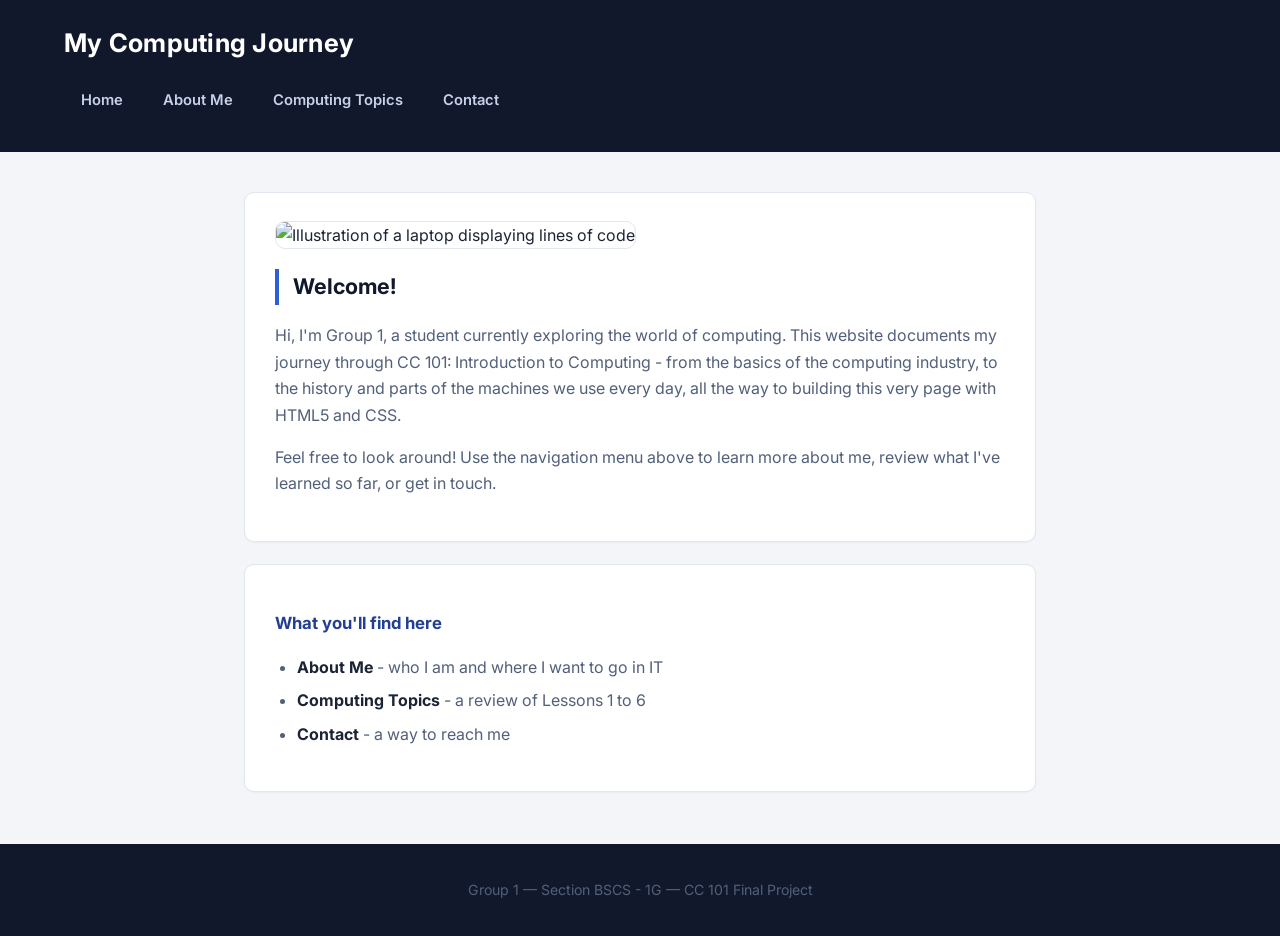
==== index.html @ 45c49fa2 "Add files via upload" ====
<!DOCTYPE html>
<html lang="en">
<head>
  <meta charset="UTF-8">
  <meta name="viewport" content="width=device-width, initial-scale=1.0">
  <title>My Computing Journey - Home</title>
  <link rel="preconnect" href="https://fonts.googleapis.com">
  <link rel="preconnect" href="https://fonts.gstatic.com" crossorigin>
  <link href="https://fonts.googleapis.com/css2?family=Inter:wght@400;600;700&display=swap" rel="stylesheet">
  <link rel="stylesheet" href="style.css">
</head>
<body>

  <!-- Header and navigation are the same on every page -->
  <header>
    <h1>My Computing Journey</h1>
    <nav>
      <ul>
        <li><a href="index.html">Home</a></li>
        <li><a href="about.html">About Me</a></li>
        <li><a href="topics.html">Computing Topics</a></li>
        <li><a href="contact.html">Contact</a></li>
      </ul>
    </nav>
  </header>

  <main>

    <!-- Banner / hero section -->
    <section>
      <img src="images/banner.svg" alt="Illustration of a laptop displaying lines of code" class="banner">
      <h2>Welcome!</h2>
      <p>
        Hi, I'm Group 1, a student currently exploring the world of computing.
        This website documents my journey through CC 101: Introduction to Computing -
        from the basics of the computing industry, to the history and parts of the
        machines we use every day, all the way to building this very page with
        HTML5 and CSS.
      </p>
      <p>
        Feel free to look around! Use the navigation menu above to learn more about
        me, review what I've learned so far, or get in touch.
      </p>
    </section>

    <section>
      <h3>What you'll find here</h3>
      <ul>
        <li><strong>About Me</strong> - who I am and where I want to go in IT</li>
        <li><strong>Computing Topics</strong> - a review of Lessons 1 to 6</li>
        <li><strong>Contact</strong> - a way to reach me</li>
      </ul>
    </section>

  </main>

  <!-- Footer with student info, required on every page -->
  <footer>
    <p>Group 1 &mdash; Section BSCS - 1G &mdash; CC 101 Final Project</p>
  </footer>

</body>
</html>
---- style.css ----
/* =========================================================
   style.css
   My Computing Journey Website - CC 101 Final Project
   One external stylesheet shared by every page.
   ========================================================= */

:root {
  --bg: #f3f5f9;
  --surface: #ffffff;
  --surface-border: #e2e6ee;
  --ink: #1b2435;
  --ink-soft: #52607a;
  --navy: #11182b;
  --accent: #2f5fd6;
  --accent-dark: #233f93;
  --accent-tint: #e8edfb;
  --radius: 10px;
}

* { box-sizing: border-box; }

body {
  margin: 0;
  font-family: 'Inter', 'Segoe UI', Arial, Helvetica, sans-serif;
  background-color: var(--bg);
  color: var(--ink);
  line-height: 1.65;
}

a { color: var(--accent-dark); text-decoration: none; }
a:hover { text-decoration: underline; }
img { max-width: 100%; height: auto; }

/* ---- Header & Navigation ---- */
header {
  background-color: var(--navy);
  padding: 22px 5%;
}

header h1 {
  margin: 0 0 14px 0;
  color: #ffffff;
  font-size: 1.6rem;
  font-weight: 700;
  letter-spacing: 0.01em;
}

nav ul {
  list-style: none;
  margin: 0;
  padding: 0;
  display: flex;
  flex-wrap: wrap;
  gap: 6px;
}

nav a {
  display: inline-block;
  padding: 9px 16px;
  border-radius: 999px;
  color: #c7d1ea;
  font-weight: 600;
  font-size: 0.92rem;
  border: 1px solid transparent;
}

nav a:hover {
  background-color: rgba(255, 255, 255, 0.08);
  color: #ffffff;
  text-decoration: none;
}

/* ---- Main content ---- */
main {
  padding: 40px 5% 10px;
  max-width: 920px;
  margin: 0 auto;
}

section {
  background-color: var(--surface);
  border: 1px solid var(--surface-border);
  border-radius: var(--radius);
  padding: 28px 30px;
  margin-bottom: 22px;
  box-shadow: 0 1px 2px rgba(17, 24, 43, 0.04);
}

h1, h2, h3 { color: var(--navy); }

h2 {
  border-left: 4px solid var(--accent);
  padding-left: 14px;
  font-size: 1.35rem;
  margin-top: 0;
}

h3 { color: var(--accent-dark); font-size: 1.05rem; }
p { color: var(--ink-soft); }
strong { color: var(--ink); }

.banner {
  width: 100%;
  border-radius: var(--radius);
  margin-bottom: 20px;
  border: 1px solid var(--surface-border);
}

ul, ol { padding-left: 22px; color: var(--ink-soft); }
li { margin-bottom: 7px; }

table {
  width: 100%;
  border-collapse: collapse;
  margin-top: 12px;
}

th, td {
  border: 1px solid var(--surface-border);
  padding: 12px 14px;
  text-align: left;
  vertical-align: top;
}

th { background-color: var(--accent-tint); color: var(--navy); }
tr:nth-child(even) { background-color: #f8f9fc; }

form {
  display: flex;
  flex-direction: column;
  gap: 16px;
  max-width: 500px;
}

label {
  font-weight: 600;
  margin-bottom: 4px;
  display: block;
  color: var(--navy);
}

input[type="text"],
input[type="email"],
textarea {
  width: 100%;
  padding: 11px 12px;
  border-radius: 8px;
  border: 1px solid var(--surface-border);
  background-color: var(--bg);
  color: var(--ink);
  font-family: inherit;
}

input[type="text"]:focus,
input[type="email"]:focus,
textarea:focus {
  outline: 2px solid var(--accent);
  outline-offset: 1px;
}

textarea { resize: vertical; min-height: 120px; }

button[type="submit"] {
  align-self: flex-start;
  padding: 11px 26px;
  background-color: var(--accent);
  color: #ffffff;
  border: none;
  border-radius: 8px;
  font-weight: 600;
  cursor: pointer;
}

button[type="submit"]:hover { background-color: var(--accent-dark); }

footer {
  text-align: center;
  padding: 20px;
  background-color: var(--navy);
  color: #9fabc9;
  font-size: 0.88rem;
  margin-top: 20px;
}

.goal-list li::marker { color: var(--accent); font-weight: bold; }

@media (max-width: 600px) {
  header h1 { font-size: 1.3rem; }
  nav ul { flex-direction: column; }
  nav a { text-align: center; }
  main { padding: 24px 4% 10px; }
  section { padding: 22px; }

  table, thead, tbody, th, td, tr { display: block; }
  th { display: none; }

  td {
    border: none;
    border-bottom: 1px solid var(--surface-border);
    position: relative;
    padding-left: 45%;
  }

  td::before {
    content: attr(data-label);
    position: absolute;
    left: 10px;
    font-weight: 600;
    color: var(--accent-dark);
  }
}
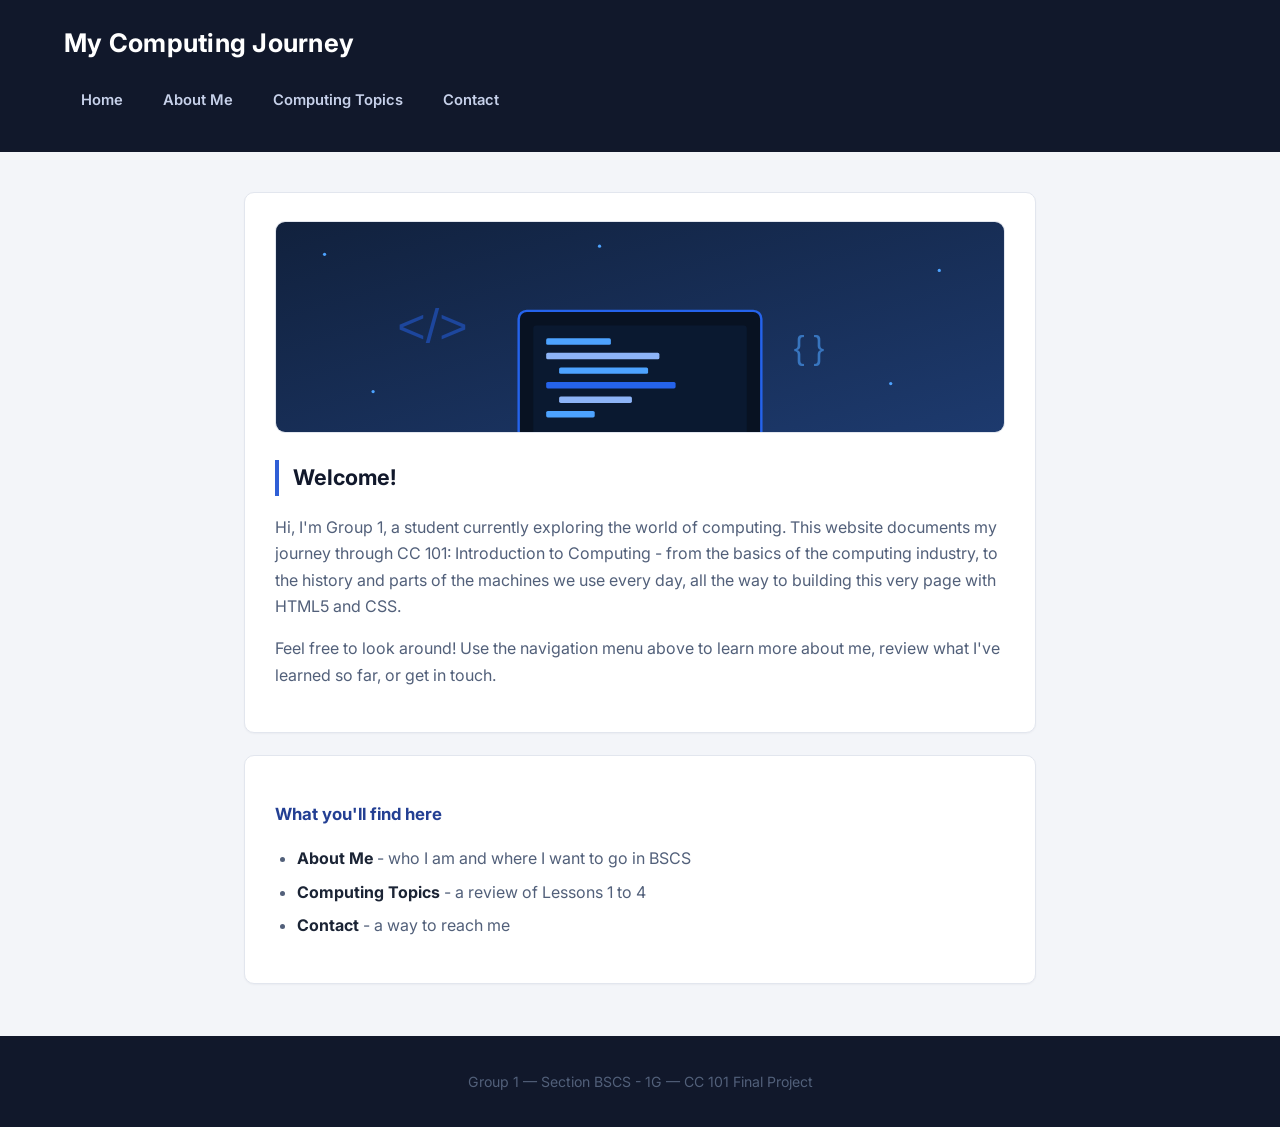
==== commit 8ce3db03: "Update index.html" ====
--- a/index.html
+++ b/index.html
@@ -46,8 +46,8 @@
     <section>
       <h3>What you'll find here</h3>
       <ul>
-        <li><strong>About Me</strong> - who I am and where I want to go in IT</li>
-        <li><strong>Computing Topics</strong> - a review of Lessons 1 to 6</li>
+        <li><strong>About Me</strong> - who I am and where I want to go in BSCS</li>
+        <li><strong>Computing Topics</strong> - a review of Lessons 1 to 4</li>
         <li><strong>Contact</strong> - a way to reach me</li>
       </ul>
     </section>
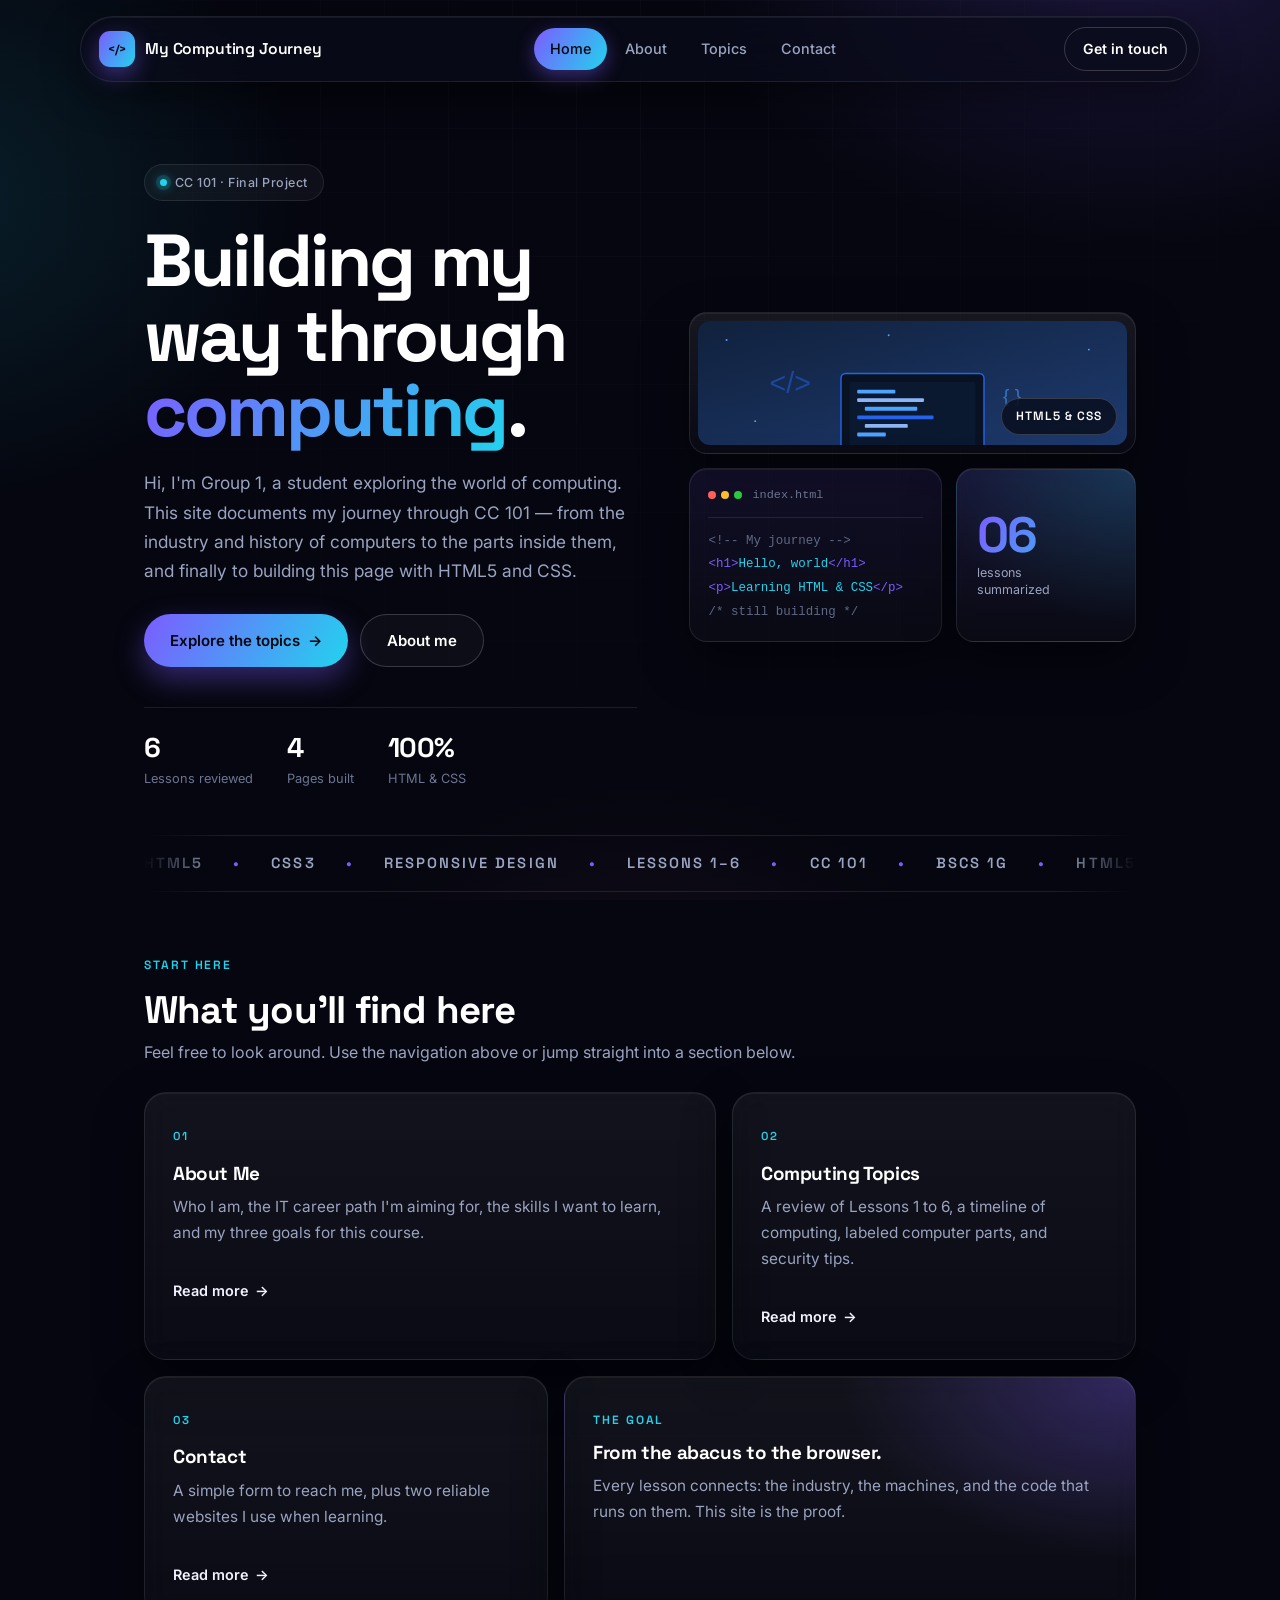
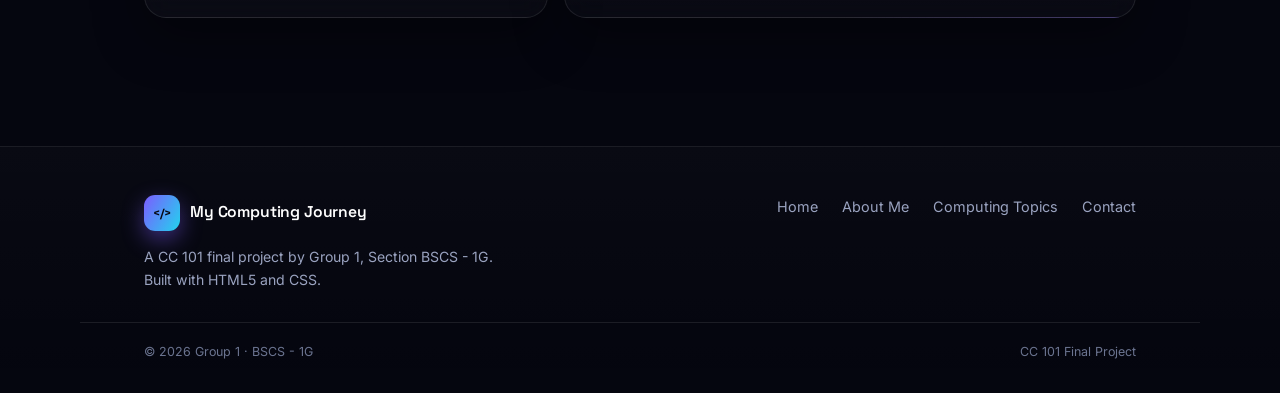
==== commit eabd7b81: "Add files via upload" ====
--- a/index.html
+++ b/index.html
@@ -3,60 +3,165 @@
 <head>
   <meta charset="UTF-8">
   <meta name="viewport" content="width=device-width, initial-scale=1.0">
+  <meta name="description" content="My Computing Journey - a CC 101 final project website by Group 1, Section BSCS - 1G.">
   <title>My Computing Journey - Home</title>
   <link rel="preconnect" href="https://fonts.googleapis.com">
   <link rel="preconnect" href="https://fonts.gstatic.com" crossorigin>
-  <link href="https://fonts.googleapis.com/css2?family=Inter:wght@400;600;700&display=swap" rel="stylesheet">
+  <link href="https://fonts.googleapis.com/css2?family=Inter:wght@400;500;600&family=Space+Grotesk:wght@500;600;700&display=swap" rel="stylesheet">
   <link rel="stylesheet" href="style.css">
 </head>
 <body>
 
   <!-- Header and navigation are the same on every page -->
-  <header>
-    <h1>My Computing Journey</h1>
-    <nav>
-      <ul>
-        <li><a href="index.html">Home</a></li>
-        <li><a href="about.html">About Me</a></li>
-        <li><a href="topics.html">Computing Topics</a></li>
-        <li><a href="contact.html">Contact</a></li>
-      </ul>
-    </nav>
+  <header class="site-header">
+    <div class="nav-shell">
+      <a class="brand" href="index.html">
+        <span class="brand-mark">&lt;/&gt;</span>
+        <span class="brand-name">My Computing Journey</span>
+      </a>
+      <nav class="site-nav" aria-label="Main navigation">
+        <ul>
+          <li><a href="index.html" class="active">Home</a></li>
+          <li><a href="about.html">About</a></li>
+          <li><a href="topics.html">Topics</a></li>
+          <li><a href="contact.html">Contact</a></li>
+        </ul>
+      </nav>
+      <a class="nav-cta" href="contact.html">Get in touch</a>
+    </div>
   </header>
 
   <main>
 
-    <!-- Banner / hero section -->
-    <section>
-      <img src="images/banner.svg" alt="Illustration of a laptop displaying lines of code" class="banner">
-      <h2>Welcome!</h2>
-      <p>
-        Hi, I'm Group 1, a student currently exploring the world of computing.
-        This website documents my journey through CC 101: Introduction to Computing -
-        from the basics of the computing industry, to the history and parts of the
-        machines we use every day, all the way to building this very page with
-        HTML5 and CSS.
-      </p>
-      <p>
-        Feel free to look around! Use the navigation menu above to learn more about
-        me, review what I've learned so far, or get in touch.
-      </p>
+    <!-- Hero: short welcome message + banner picture -->
+    <section class="hero">
+      <div class="hero-inner">
+        <div class="hero-copy">
+          <span class="pill"><span class="dot"></span> CC 101 &middot; Final Project</span>
+          <h1>Building my way through <span class="grad">computing</span>.</h1>
+          <p class="lead">
+            Hi, I'm Group 1, a student exploring the world of computing. This site
+            documents my journey through CC 101 &mdash; from the industry and history
+            of computers to the parts inside them, and finally to building this page
+            with HTML5 and CSS.
+          </p>
+          <div class="hero-actions">
+            <a class="btn btn-primary" href="topics.html">Explore the topics <span aria-hidden="true">&rarr;</span></a>
+            <a class="btn btn-ghost" href="about.html">About me</a>
+          </div>
+          <div class="hero-meta">
+            <div><strong>6</strong><span>Lessons reviewed</span></div>
+            <div><strong>4</strong><span>Pages built</span></div>
+            <div><strong>100%</strong><span>HTML &amp; CSS</span></div>
+          </div>
+        </div>
+
+        <!-- Bento grid visual -->
+        <div class="hero-bento">
+          <div class="bento-cell cell-image">
+            <img src="images/banner.svg" alt="Illustration of a laptop displaying lines of code" class="banner">
+            <span class="floating-badge">HTML5 &amp; CSS</span>
+          </div>
+
+          <div class="bento-cell cell-code">
+            <div class="code-head">
+              <span class="code-dots"><i></i><i></i><i></i></span>
+              <span>index.html</span>
+            </div>
+            <div class="code-lines">
+              <p><span class="c-muted">&lt;!-- My journey --&gt;</span></p>
+              <p><span class="c-tag">&lt;h1&gt;</span><span class="c-text">Hello, world</span><span class="c-tag">&lt;/h1&gt;</span></p>
+              <p><span class="c-tag">&lt;p&gt;</span><span class="c-text">Learning HTML &amp; CSS</span><span class="c-tag">&lt;/p&gt;</span></p>
+              <p><span class="c-muted">/* still building */</span></p>
+            </div>
+          </div>
+
+          <div class="bento-cell cell-stat">
+            <span class="cell-stat-num grad">06</span>
+            <span class="cell-stat-label">lessons<br>summarized</span>
+          </div>
+        </div>
+      </div>
     </section>
 
-    <section>
-      <h3>What you'll find here</h3>
-      <ul>
-        <li><strong>About Me</strong> - who I am and where I want to go in BSCS</li>
-        <li><strong>Computing Topics</strong> - a review of Lessons 1 to 4</li>
-        <li><strong>Contact</strong> - a way to reach me</li>
-      </ul>
+    <!-- Marquee strip -->
+    <div class="marquee" aria-hidden="true">
+      <div class="marquee-track">
+        <span>HTML5</span><span class="sep">&bull;</span>
+        <span>CSS3</span><span class="sep">&bull;</span>
+        <span>Responsive Design</span><span class="sep">&bull;</span>
+        <span>Lessons 1&ndash;6</span><span class="sep">&bull;</span>
+        <span>CC 101</span><span class="sep">&bull;</span>
+        <span>BSCS 1G</span><span class="sep">&bull;</span>
+        <span>HTML5</span><span class="sep">&bull;</span>
+        <span>CSS3</span><span class="sep">&bull;</span>
+        <span>Responsive Design</span><span class="sep">&bull;</span>
+        <span>Lessons 1&ndash;6</span><span class="sep">&bull;</span>
+        <span>CC 101</span><span class="sep">&bull;</span>
+        <span>BSCS 1G</span><span class="sep">&bull;</span>
+      </div>
+    </div>
+
+    <!-- What you'll find here, shown as a bento grid -->
+    <section class="section">
+      <div class="section-head">
+        <span class="kicker">Start here</span>
+        <h2>What you'll find here</h2>
+        <p>Feel free to look around. Use the navigation above or jump straight into a section below.</p>
+      </div>
+
+      <div class="bento-grid">
+        <article class="glass-card span-7">
+          <span class="card-index">01</span>
+          <h3>About Me</h3>
+          <p>Who I am, the IT career path I'm aiming for, the skills I want to learn, and my three goals for this course.</p>
+          <a class="card-link" href="about.html">Read more <span aria-hidden="true">&rarr;</span></a>
+        </article>
+
+        <article class="glass-card span-5">
+          <span class="card-index">02</span>
+          <h3>Computing Topics</h3>
+          <p>A review of Lessons 1 to 6, a timeline of computing, labeled computer parts, and security tips.</p>
+          <a class="card-link" href="topics.html">Read more <span aria-hidden="true">&rarr;</span></a>
+        </article>
+
+        <article class="glass-card span-5">
+          <span class="card-index">03</span>
+          <h3>Contact</h3>
+          <p>A simple form to reach me, plus two reliable websites I use when learning.</p>
+          <a class="card-link" href="contact.html">Read more <span aria-hidden="true">&rarr;</span></a>
+        </article>
+
+        <article class="glass-card span-7 accent-card">
+          <span class="kicker">The goal</span>
+          <h3>From the abacus to the browser.</h3>
+          <p>Every lesson connects: the industry, the machines, and the code that runs on them. This site is the proof.</p>
+        </article>
+      </div>
     </section>
 
   </main>
 
-  <!-- Footer with student info, required on every page -->
-  <footer>
-    <p>Group 1 &mdash; Section BSCS - 1G &mdash; CC 101 Final Project</p>
+  <footer class="site-footer">
+    <div class="footer-inner">
+      <div class="footer-brand-col">
+        <a class="brand" href="index.html">
+          <span class="brand-mark">&lt;/&gt;</span>
+          <span class="brand-name">My Computing Journey</span>
+        </a>
+        <p>A CC 101 final project by Group 1, Section BSCS - 1G. Built with HTML5 and CSS.</p>
+      </div>
+      <nav class="footer-links" aria-label="Footer navigation">
+        <a href="index.html">Home</a>
+        <a href="about.html">About Me</a>
+        <a href="topics.html">Computing Topics</a>
+        <a href="contact.html">Contact</a>
+      </nav>
+    </div>
+    <div class="footer-bottom">
+      <span>&copy; 2026 Group 1 &middot; BSCS - 1G</span>
+      <span>CC 101 Final Project</span>
+    </div>
   </footer>
 
 </body>
--- a/style.css
+++ b/style.css
@@ -1,211 +1,1063 @@
-/* =========================================================
-   style.css
-   My Computing Journey Website - CC 101 Final Project
-   One external stylesheet shared by every page.
-   ========================================================= */
-
+/* ============================================================
+   My Computing Journey - CC 101 Final Project
+   One external stylesheet for all four pages.
+   Design direction: dark "Tech Glass" + bento grid, written
+   from scratch with pure HTML5 and CSS.
+   ============================================================ */
+
+/* ---- Design tokens ---- */
 :root {
-  --bg: #f3f5f9;
-  --surface: #ffffff;
-  --surface-border: #e2e6ee;
-  --ink: #1b2435;
-  --ink-soft: #52607a;
-  --navy: #11182b;
-  --accent: #2f5fd6;
-  --accent-dark: #233f93;
-  --accent-tint: #e8edfb;
-  --radius: 10px;
+  --bg: #05060f;
+  --bg-soft: #0a0c1b;
+  --surface: rgba(255, 255, 255, 0.035);
+  --surface-2: rgba(255, 255, 255, 0.06);
+  --border: rgba(255, 255, 255, 0.09);
+  --border-strong: rgba(255, 255, 255, 0.18);
+  --ink: #f2f3ff;
+  --ink-soft: #9aa3c0;
+  --ink-dim: #6b7490;
+  --violet: #7c5cff;
+  --cyan: #22d3ee;
+  --pink: #f472b6;
+  --gradient: linear-gradient(120deg, #7c5cff 0%, #22d3ee 100%);
+  --radius: 22px;
+  --radius-sm: 14px;
+  --shadow: 0 20px 50px rgba(0, 0, 0, 0.35);
+  --shadow-glow: 0 24px 70px rgba(124, 92, 255, 0.25);
+  --maxw: 1120px;
 }
 
 * { box-sizing: border-box; }
 
+html { scroll-behavior: smooth; }
+
 body {
+  position: relative;
+  z-index: 0;
   margin: 0;
+  min-height: 100vh;
   font-family: 'Inter', 'Segoe UI', Arial, Helvetica, sans-serif;
   background-color: var(--bg);
+  background-image:
+    radial-gradient(720px 520px at 88% -8%, rgba(124, 92, 255, 0.20), transparent 62%),
+    radial-gradient(640px 520px at -6% 22%, rgba(34, 211, 238, 0.12), transparent 60%),
+    radial-gradient(600px 500px at 50% 120%, rgba(244, 114, 182, 0.08), transparent 60%);
+  background-attachment: fixed;
   color: var(--ink);
-  line-height: 1.65;
-}
-
-a { color: var(--accent-dark); text-decoration: none; }
-a:hover { text-decoration: underline; }
-img { max-width: 100%; height: auto; }
-
-/* ---- Header & Navigation ---- */
-header {
-  background-color: var(--navy);
-  padding: 22px 5%;
-}
-
-header h1 {
-  margin: 0 0 14px 0;
-  color: #ffffff;
-  font-size: 1.6rem;
+  line-height: 1.7;
+  -webkit-font-smoothing: antialiased;
+}
+
+/* subtle grid overlay */
+body::before {
+  content: "";
+  position: fixed;
+  inset: 0;
+  z-index: 0;
+  pointer-events: none;
+  background-image:
+    linear-gradient(rgba(255, 255, 255, 0.025) 1px, transparent 1px),
+    linear-gradient(90deg, rgba(255, 255, 255, 0.025) 1px, transparent 1px);
+  background-size: 64px 64px;
+  -webkit-mask-image: radial-gradient(circle at 50% 10%, #000 0%, transparent 78%);
+          mask-image: radial-gradient(circle at 50% 10%, #000 0%, transparent 78%);
+}
+
+h1, h2, h3 {
+  font-family: 'Space Grotesk', 'Inter', sans-serif;
+  color: #fff;
+  line-height: 1.12;
+  letter-spacing: -0.02em;
+  margin: 0 0 0.5em;
+}
+
+h1 { font-size: clamp(2.6rem, 6vw, 4.6rem); letter-spacing: -0.04em; line-height: 1.02; }
+h2 { font-size: clamp(1.7rem, 3vw, 2.4rem); }
+h3 { font-size: 1.18rem; }
+
+p { color: var(--ink-soft); margin: 0 0 1em; }
+p:last-child { margin-bottom: 0; }
+strong { color: var(--ink); font-weight: 600; }
+
+a { color: var(--ink); text-decoration: none; }
+
+img { max-width: 100%; height: auto; display: block; }
+
+::selection { background: rgba(124, 92, 255, 0.45); color: #fff; }
+
+/* ---- Header & floating navigation ---- */
+.site-header {
+  position: sticky;
+  top: 0;
+  z-index: 100;
+  padding: 16px 5% 0;
+}
+
+.nav-shell {
+  max-width: var(--maxw);
+  margin: 0 auto;
+  display: flex;
+  align-items: center;
+  justify-content: space-between;
+  gap: 16px;
+  padding: 10px 12px 10px 18px;
+  border-radius: 999px;
+  border: 1px solid var(--border);
+  background: rgba(10, 12, 27, 0.72);
+  -webkit-backdrop-filter: blur(22px);
+          backdrop-filter: blur(22px);
+  box-shadow: 0 12px 40px rgba(0, 0, 0, 0.45), inset 0 1px 0 rgba(255, 255, 255, 0.06);
+}
+
+.brand {
+  display: inline-flex;
+  align-items: center;
+  gap: 10px;
+  font-family: 'Space Grotesk', sans-serif;
+  font-weight: 600;
+  color: #fff;
+  letter-spacing: -0.01em;
+}
+
+.brand-mark {
+  display: inline-grid;
+  place-items: center;
+  width: 36px;
+  height: 36px;
+  border-radius: 11px;
+  background: var(--gradient);
+  color: #06070f;
+  font-size: 0.74rem;
   font-weight: 700;
-  letter-spacing: 0.01em;
-}
-
-nav ul {
+  box-shadow: 0 8px 22px rgba(124, 92, 255, 0.45);
+}
+
+.brand-name { font-size: 0.98rem; white-space: nowrap; }
+
+.site-nav ul {
   list-style: none;
   margin: 0;
   padding: 0;
   display: flex;
-  flex-wrap: wrap;
-  gap: 6px;
-}
-
-nav a {
+  gap: 2px;
+}
+
+.site-nav a {
   display: inline-block;
   padding: 9px 16px;
   border-radius: 999px;
-  color: #c7d1ea;
-  font-weight: 600;
+  color: var(--ink-soft);
+  font-weight: 500;
+  font-size: 0.9rem;
+  transition: color 0.2s, background-color 0.2s;
+}
+
+.site-nav a:hover {
+  color: #fff;
+  background-color: rgba(255, 255, 255, 0.07);
+}
+
+.site-nav a.active {
+  color: #06070f;
+  background: var(--gradient);
+  box-shadow: 0 6px 18px rgba(124, 92, 255, 0.4);
+}
+
+.nav-cta {
+  display: inline-block;
+  padding: 9px 18px;
+  border-radius: 999px;
+  border: 1px solid var(--border-strong);
+  color: #fff;
+  font-size: 0.88rem;
+  font-weight: 600;
+  white-space: nowrap;
+  transition: background-color 0.2s, border-color 0.2s;
+}
+
+.nav-cta:hover {
+  background-color: rgba(255, 255, 255, 0.08);
+  border-color: rgba(124, 92, 255, 0.6);
+}
+
+/* ---- Layout ---- */
+main {
+  position: relative;
+  z-index: 1;
+  max-width: var(--maxw);
+  margin: 0 auto;
+  padding: 56px 5% 24px;
+}
+
+.section { margin-bottom: 64px; }
+
+.section-head {
+  max-width: 660px;
+  margin-bottom: 26px;
+}
+
+.section-head h2 { margin-bottom: 8px; }
+
+.kicker {
+  display: inline-block;
+  font-family: 'Space Grotesk', sans-serif;
+  font-size: 0.75rem;
+  font-weight: 600;
+  letter-spacing: 0.16em;
+  text-transform: uppercase;
+  color: var(--cyan);
+  margin-bottom: 12px;
+}
+
+.grad {
+  background: var(--gradient);
+  -webkit-background-clip: text;
+  background-clip: text;
+  -webkit-text-fill-color: transparent;
+  color: transparent;
+}
+
+.lead {
+  font-size: 1.08rem;
+  max-width: 62ch;
+  color: var(--ink-soft);
+}
+
+/* ---- Pill label ---- */
+.pill {
+  display: inline-flex;
+  align-items: center;
+  gap: 8px;
+  padding: 7px 15px;
+  margin-bottom: 22px;
+  border-radius: 999px;
+  border: 1px solid var(--border);
+  background: rgba(255, 255, 255, 0.04);
+  font-size: 0.78rem;
+  font-weight: 500;
+  letter-spacing: 0.04em;
+  color: var(--ink-soft);
+}
+
+.pill .dot {
+  width: 7px;
+  height: 7px;
+  border-radius: 50%;
+  background: var(--cyan);
+  box-shadow: 0 0 0 4px rgba(34, 211, 238, 0.15), 0 0 12px var(--cyan);
+  animation: pulse 2.4s ease-in-out infinite;
+}
+
+/* ---- Hero ---- */
+.hero { padding: 26px 0 0; }
+
+.hero-inner {
+  display: grid;
+  grid-template-columns: 1.05fr 0.95fr;
+  align-items: center;
+  gap: 52px;
+}
+
+/* prevent long terminal strings from widening the grid */
+.hero-inner > *,
+.bento-grid > *,
+.hero-bento,
+.bento-cell,
+.glass-card { min-width: 0; }
+
+.hero-copy > * { animation: rise 0.8s cubic-bezier(0.22, 1, 0.36, 1) both; }
+.hero-copy > *:nth-child(1) { animation-delay: 0.05s; }
+.hero-copy > *:nth-child(2) { animation-delay: 0.12s; }
+.hero-copy > *:nth-child(3) { animation-delay: 0.20s; }
+.hero-copy > *:nth-child(4) { animation-delay: 0.28s; }
+.hero-copy > *:nth-child(5) { animation-delay: 0.36s; }
+
+.hero h1 { margin-bottom: 20px; }
+
+.hero-actions {
+  display: flex;
+  flex-wrap: wrap;
+  gap: 12px;
+  margin-top: 28px;
+}
+
+.btn {
+  display: inline-flex;
+  align-items: center;
+  gap: 8px;
+  padding: 13px 26px;
+  border-radius: 999px;
+  font-size: 0.94rem;
+  font-weight: 600;
+  transition: transform 0.22s, box-shadow 0.22s, background-color 0.22s, border-color 0.22s;
+}
+
+.btn:hover { transform: translateY(-2px); }
+
+.btn-primary {
+  color: #06070f;
+  background: var(--gradient);
+  box-shadow: 0 12px 30px rgba(124, 92, 255, 0.4);
+}
+
+.btn-primary:hover { box-shadow: 0 16px 40px rgba(124, 92, 255, 0.55); }
+
+.btn-ghost {
+  color: #fff;
+  border: 1px solid var(--border-strong);
+  background: rgba(255, 255, 255, 0.03);
+}
+
+.btn-ghost:hover {
+  background: rgba(255, 255, 255, 0.08);
+  border-color: rgba(124, 92, 255, 0.6);
+}
+
+.hero-meta {
+  display: flex;
+  flex-wrap: wrap;
+  gap: 34px;
+  margin-top: 40px;
+  padding-top: 26px;
+  border-top: 1px solid var(--border);
+}
+
+.hero-meta strong {
+  display: block;
+  font-family: 'Space Grotesk', sans-serif;
+  font-size: 1.7rem;
+  font-weight: 700;
+  color: #fff;
+  line-height: 1;
+  letter-spacing: -0.02em;
+}
+
+.hero-meta span {
+  display: block;
+  margin-top: 6px;
+  font-size: 0.8rem;
+  color: var(--ink-dim);
+}
+
+/* ---- Hero bento visual ---- */
+.hero-bento {
+  display: grid;
+  grid-template-columns: 1.4fr 1fr;
+  gap: 14px;
+  animation: rise 0.9s 0.18s cubic-bezier(0.22, 1, 0.36, 1) both;
+}
+
+.bento-cell {
+  position: relative;
+  border-radius: 18px;
+  border: 1px solid var(--border);
+  background: var(--surface);
+  box-shadow: var(--shadow), inset 0 1px 0 rgba(255, 255, 255, 0.06);
+  overflow: hidden;
+}
+
+.cell-image {
+  grid-column: 1 / -1;
+  padding: 8px;
+  background: linear-gradient(180deg, rgba(255, 255, 255, 0.07), rgba(255, 255, 255, 0.02));
+}
+
+.cell-image .banner {
+  width: 100%;
+  border-radius: 12px;
+}
+
+.floating-badge {
+  position: absolute;
+  right: 18px;
+  bottom: 18px;
+  padding: 7px 14px;
+  border-radius: 999px;
+  background: rgba(5, 6, 15, 0.7);
+  border: 1px solid var(--border-strong);
+  -webkit-backdrop-filter: blur(10px);
+          backdrop-filter: blur(10px);
+  font-family: 'Space Grotesk', sans-serif;
+  font-size: 0.75rem;
+  font-weight: 600;
+  letter-spacing: 0.08em;
+  text-transform: uppercase;
+  color: #fff;
+}
+
+.cell-code {
+  padding: 16px 18px;
+  background: linear-gradient(180deg, rgba(124, 92, 255, 0.10), rgba(255, 255, 255, 0.02));
+  font-family: 'Consolas', 'SFMono-Regular', ui-monospace, monospace;
+}
+
+.code-head {
+  display: flex;
+  align-items: center;
+  gap: 10px;
+  padding-bottom: 12px;
+  margin-bottom: 12px;
+  border-bottom: 1px solid var(--border);
+  font-size: 0.74rem;
+  color: var(--ink-dim);
+}
+
+.code-dots { display: inline-flex; gap: 5px; }
+.code-dots i {
+  width: 8px;
+  height: 8px;
+  border-radius: 50%;
+  background: rgba(255, 255, 255, 0.18);
+}
+.code-dots i:first-child { background: #ff5f57; }
+.code-dots i:nth-child(2) { background: #febc2e; }
+.code-dots i:last-child { background: #28c840; }
+
+.code-lines { font-size: 0.78rem; line-height: 1.9; color: #cfd6ee; }
+.code-lines p { margin: 0; max-width: 100%; white-space: nowrap; overflow: hidden; text-overflow: ellipsis; }
+.c-muted { color: #5f6885; }
+.c-tag { color: #7c5cff; }
+.c-text { color: #22d3ee; }
+
+.cell-stat {
+  display: flex;
+  flex-direction: column;
+  justify-content: center;
+  gap: 6px;
+  padding: 20px;
+  background:
+    radial-gradient(300px 220px at 100% 0%, rgba(34, 211, 238, 0.18), transparent 70%),
+    linear-gradient(180deg, rgba(124, 92, 255, 0.16), rgba(255, 255, 255, 0.02));
+}
+
+.cell-stat-num {
+  font-family: 'Space Grotesk', sans-serif;
+  font-size: 3.1rem;
+  font-weight: 700;
+  line-height: 1;
+  letter-spacing: -0.04em;
+}
+
+.cell-stat-label {
+  font-size: 0.78rem;
+  line-height: 1.35;
+  color: var(--ink-soft);
+}
+
+/* ---- Marquee ---- */
+.marquee {
+  max-width: var(--maxw);
+  margin: 46px auto 58px;
+  padding: 15px 0;
+  overflow: hidden;
+  border-top: 1px solid var(--border);
+  border-bottom: 1px solid var(--border);
+  -webkit-mask-image: linear-gradient(90deg, transparent, #000 8%, #000 92%, transparent);
+          mask-image: linear-gradient(90deg, transparent, #000 8%, #000 92%, transparent);
+}
+
+.marquee-track {
+  display: flex;
+  align-items: center;
+  gap: 30px;
+  width: max-content;
+  font-family: 'Space Grotesk', sans-serif;
   font-size: 0.92rem;
-  border: 1px solid transparent;
-}
-
-nav a:hover {
-  background-color: rgba(255, 255, 255, 0.08);
-  color: #ffffff;
-  text-decoration: none;
-}
-
-/* ---- Main content ---- */
-main {
-  padding: 40px 5% 10px;
-  max-width: 920px;
-  margin: 0 auto;
-}
-
-section {
-  background-color: var(--surface);
-  border: 1px solid var(--surface-border);
+  font-weight: 600;
+  letter-spacing: 0.14em;
+  text-transform: uppercase;
+  color: var(--ink-soft);
+  animation: marquee 28s linear infinite;
+}
+
+.marquee-track .sep { color: var(--violet); }
+
+/* ---- Bento grid ---- */
+.bento-grid {
+  display: grid;
+  grid-template-columns: repeat(12, 1fr);
+  gap: 16px;
+}
+
+.span-4 { grid-column: span 4; }
+.span-5 { grid-column: span 5; }
+.span-7 { grid-column: span 7; }
+.span-8 { grid-column: span 8; }
+
+.glass-card {
+  position: relative;
+  padding: 28px;
   border-radius: var(--radius);
-  padding: 28px 30px;
+  border: 1px solid var(--border);
+  background: linear-gradient(180deg, rgba(255, 255, 255, 0.055), rgba(255, 255, 255, 0.022));
+  -webkit-backdrop-filter: blur(14px);
+          backdrop-filter: blur(14px);
+  box-shadow: var(--shadow), inset 0 1px 0 rgba(255, 255, 255, 0.06);
+  transition: transform 0.28s, border-color 0.28s, box-shadow 0.28s;
+}
+
+.glass-card:hover {
+  transform: translateY(-4px);
+  border-color: rgba(124, 92, 255, 0.45);
+  box-shadow: var(--shadow-glow), inset 0 1px 0 rgba(255, 255, 255, 0.08);
+}
+
+.glass-card h2, .glass-card h3 { margin-bottom: 10px; }
+.glass-card p { font-size: 0.96rem; }
+
+.accent-card {
+  background:
+    radial-gradient(420px 260px at 100% 0%, rgba(124, 92, 255, 0.30), transparent 70%),
+    linear-gradient(180deg, rgba(255, 255, 255, 0.06), rgba(255, 255, 255, 0.02));
+}
+
+.card-index {
+  display: inline-block;
+  margin-bottom: 16px;
+  font-family: 'Space Grotesk', sans-serif;
+  font-size: 0.72rem;
+  font-weight: 600;
+  letter-spacing: 0.16em;
+  text-transform: uppercase;
+  color: var(--cyan);
+}
+
+.card-link {
+  display: inline-flex;
+  align-items: center;
+  gap: 6px;
+  margin-top: 18px;
+  font-size: 0.9rem;
+  font-weight: 600;
+  color: var(--ink);
+  border-bottom: 1px solid transparent;
+  transition: color 0.2s, border-color 0.2s;
+}
+
+.card-link:hover {
+  color: var(--cyan);
+  border-bottom-color: var(--cyan);
+}
+
+/* ---- Check lists ---- */
+.check-list {
+  list-style: none;
+  margin: 0;
+  padding: 0;
+}
+
+.check-list li {
+  position: relative;
+  padding-left: 28px;
+  margin-bottom: 10px;
+  font-size: 0.95rem;
+  color: var(--ink-soft);
+}
+
+.check-list li:last-child { margin-bottom: 0; }
+
+.check-list li::before {
+  content: "";
+  position: absolute;
+  left: 0;
+  top: 0.55em;
+  width: 15px;
+  height: 15px;
+  border-radius: 5px;
+  background: var(--gradient);
+  box-shadow: 0 0 14px rgba(124, 92, 255, 0.5);
+}
+
+/* ---- Skill bars ---- */
+.bar {
+  height: 7px;
+  margin-top: 20px;
+  border-radius: 999px;
+  background: rgba(255, 255, 255, 0.08);
+  overflow: hidden;
+}
+
+.bar span {
+  display: block;
+  height: 100%;
+  border-radius: 999px;
+  background: var(--gradient);
+  box-shadow: 0 0 16px rgba(34, 211, 238, 0.5);
+}
+
+/* ---- Goals ---- */
+.goal-list {
+  list-style: none;
+  margin: 0;
+  padding: 0;
+  display: grid;
+  gap: 14px;
+}
+
+.goal-list li {
+  display: flex;
+  align-items: flex-start;
+  gap: 22px;
+  padding: 24px 26px;
+  border-radius: var(--radius);
+  border: 1px solid var(--border);
+  background: linear-gradient(180deg, rgba(255, 255, 255, 0.05), rgba(255, 255, 255, 0.02));
+  box-shadow: var(--shadow), inset 0 1px 0 rgba(255, 255, 255, 0.05);
+  transition: transform 0.28s, border-color 0.28s;
+}
+
+.goal-list li:hover {
+  transform: translateX(6px);
+  border-color: rgba(124, 92, 255, 0.45);
+}
+
+.goal-num {
+  flex: 0 0 auto;
+  font-family: 'Space Grotesk', sans-serif;
+  font-size: 1.5rem;
+  font-weight: 700;
+  line-height: 1;
+  background: var(--gradient);
+  -webkit-background-clip: text;
+  background-clip: text;
+  -webkit-text-fill-color: transparent;
+  color: transparent;
+}
+
+.goal-list h3 { margin-bottom: 4px; font-size: 1.05rem; }
+.goal-list p { margin: 0; font-size: 0.95rem; }
+
+/* ---- Page hero (inner pages) ---- */
+.page-hero {
+  padding: 10px 0 42px;
+  max-width: 760px;
+}
+
+.breadcrumb {
+  display: flex;
+  align-items: center;
+  gap: 8px;
   margin-bottom: 22px;
-  box-shadow: 0 1px 2px rgba(17, 24, 43, 0.04);
-}
-
-h1, h2, h3 { color: var(--navy); }
-
-h2 {
-  border-left: 4px solid var(--accent);
-  padding-left: 14px;
-  font-size: 1.35rem;
-  margin-top: 0;
-}
-
-h3 { color: var(--accent-dark); font-size: 1.05rem; }
-p { color: var(--ink-soft); }
-strong { color: var(--ink); }
-
-.banner {
-  width: 100%;
+  font-size: 0.8rem;
+  color: var(--ink-dim);
+}
+
+.breadcrumb a { color: var(--ink-soft); }
+.breadcrumb a:hover { color: var(--cyan); }
+
+.page-hero h1 { margin-bottom: 18px; }
+
+/* ---- Table ---- */
+.table-wrap {
   border-radius: var(--radius);
-  margin-bottom: 20px;
-  border: 1px solid var(--surface-border);
-}
-
-ul, ol { padding-left: 22px; color: var(--ink-soft); }
-li { margin-bottom: 7px; }
+  border: 1px solid var(--border);
+  background: linear-gradient(180deg, rgba(255, 255, 255, 0.045), rgba(255, 255, 255, 0.02));
+  box-shadow: var(--shadow), inset 0 1px 0 rgba(255, 255, 255, 0.05);
+  overflow: hidden;
+}
 
 table {
   width: 100%;
   border-collapse: collapse;
-  margin-top: 12px;
-}
-
-th, td {
-  border: 1px solid var(--surface-border);
-  padding: 12px 14px;
+}
+
+thead th {
+  padding: 16px 22px;
   text-align: left;
+  font-family: 'Space Grotesk', sans-serif;
+  font-size: 0.74rem;
+  font-weight: 600;
+  letter-spacing: 0.14em;
+  text-transform: uppercase;
+  color: var(--ink-soft);
+  background: rgba(255, 255, 255, 0.035);
+  border-bottom: 1px solid var(--border);
+}
+
+tbody td {
+  padding: 18px 22px;
   vertical-align: top;
-}
-
-th { background-color: var(--accent-tint); color: var(--navy); }
-tr:nth-child(even) { background-color: #f8f9fc; }
-
-form {
+  font-size: 0.94rem;
+  color: var(--ink-soft);
+  border-bottom: 1px solid var(--border);
+}
+
+tbody tr:last-child td { border-bottom: none; }
+tbody tr { transition: background-color 0.2s; }
+tbody tr:hover { background-color: rgba(124, 92, 255, 0.07); }
+
+td:first-child {
+  width: 35%;
+  color: #fff;
+  font-weight: 600;
+}
+
+/* ---- Timeline ---- */
+.timeline {
+  list-style: none;
+  margin: 0;
+  padding: 6px 0 0;
+  position: relative;
+}
+
+.timeline::before {
+  content: "";
+  position: absolute;
+  left: 8px;
+  top: 16px;
+  bottom: 16px;
+  width: 2px;
+  background: linear-gradient(180deg, var(--violet), var(--cyan), transparent);
+  opacity: 0.6;
+}
+
+.timeline li {
+  position: relative;
+  display: grid;
+  grid-template-columns: 170px 1fr;
+  gap: 22px;
+  padding: 0 0 18px 36px;
+}
+
+.timeline li::before {
+  content: "";
+  position: absolute;
+  left: 1px;
+  top: 20px;
+  width: 16px;
+  height: 16px;
+  border-radius: 50%;
+  background: var(--bg);
+  border: 2px solid var(--violet);
+  box-shadow: 0 0 0 4px rgba(124, 92, 255, 0.14), 0 0 20px rgba(124, 92, 255, 0.75);
+}
+
+.timeline-year {
+  padding-top: 18px;
+  font-family: 'Space Grotesk', sans-serif;
+  font-size: 0.82rem;
+  font-weight: 600;
+  letter-spacing: 0.04em;
+  color: var(--cyan);
+}
+
+.timeline-body {
+  padding: 18px 22px;
+  border-radius: var(--radius-sm);
+  border: 1px solid var(--border);
+  background: linear-gradient(180deg, rgba(255, 255, 255, 0.045), rgba(255, 255, 255, 0.02));
+  transition: border-color 0.25s, transform 0.25s;
+}
+
+.timeline-body:hover {
+  border-color: rgba(124, 92, 255, 0.4);
+  transform: translateX(4px);
+}
+
+.timeline-body h3 { margin-bottom: 4px; font-size: 1.03rem; }
+.timeline-body p { margin: 0; font-size: 0.92rem; }
+
+/* ---- Figure ---- */
+.figure { padding: 18px; }
+.figure img {
+  width: 100%;
+  border-radius: 14px;
+  border: 1px solid var(--border);
+}
+.figure figcaption {
+  margin-top: 14px;
+  font-size: 0.8rem;
+  color: var(--ink-dim);
+  text-align: center;
+}
+
+/* ---- Contact ---- */
+.contact-form {
   display: flex;
   flex-direction: column;
-  gap: 16px;
-  max-width: 500px;
-}
+  gap: 18px;
+}
+
+.contact-form h2 { margin-bottom: 2px; }
+
+.field { display: flex; flex-direction: column; gap: 7px; }
 
 label {
-  font-weight: 600;
-  margin-bottom: 4px;
-  display: block;
-  color: var(--navy);
+  font-size: 0.86rem;
+  font-weight: 600;
+  color: var(--ink);
 }
 
 input[type="text"],
 input[type="email"],
 textarea {
   width: 100%;
-  padding: 11px 12px;
-  border-radius: 8px;
-  border: 1px solid var(--surface-border);
-  background-color: var(--bg);
-  color: var(--ink);
+  padding: 13px 15px;
+  border-radius: 12px;
+  border: 1px solid var(--border);
+  background: rgba(255, 255, 255, 0.04);
+  color: #fff;
   font-family: inherit;
-}
+  font-size: 0.95rem;
+  transition: border-color 0.2s, box-shadow 0.2s, background-color 0.2s;
+}
+
+input::placeholder,
+textarea::placeholder { color: var(--ink-dim); }
 
 input[type="text"]:focus,
 input[type="email"]:focus,
 textarea:focus {
-  outline: 2px solid var(--accent);
-  outline-offset: 1px;
-}
-
-textarea { resize: vertical; min-height: 120px; }
+  outline: none;
+  border-color: rgba(124, 92, 255, 0.8);
+  background: rgba(255, 255, 255, 0.06);
+  box-shadow: 0 0 0 4px rgba(124, 92, 255, 0.18);
+}
+
+textarea { resize: vertical; min-height: 130px; }
 
 button[type="submit"] {
   align-self: flex-start;
-  padding: 11px 26px;
-  background-color: var(--accent);
-  color: #ffffff;
+  display: inline-flex;
+  align-items: center;
+  gap: 8px;
+  padding: 13px 30px;
   border: none;
-  border-radius: 8px;
+  border-radius: 999px;
+  background: var(--gradient);
+  color: #06070f;
+  font-family: inherit;
+  font-size: 0.95rem;
   font-weight: 600;
   cursor: pointer;
-}
-
-button[type="submit"]:hover { background-color: var(--accent-dark); }
-
-footer {
-  text-align: center;
-  padding: 20px;
-  background-color: var(--navy);
-  color: #9fabc9;
-  font-size: 0.88rem;
-  margin-top: 20px;
-}
-
-.goal-list li::marker { color: var(--accent); font-weight: bold; }
-
-@media (max-width: 600px) {
-  header h1 { font-size: 1.3rem; }
-  nav ul { flex-direction: column; }
-  nav a { text-align: center; }
-  main { padding: 24px 4% 10px; }
-  section { padding: 22px; }
-
+  box-shadow: 0 12px 30px rgba(124, 92, 255, 0.4);
+  transition: transform 0.22s, box-shadow 0.22s;
+}
+
+button[type="submit"]:hover {
+  transform: translateY(-2px);
+  box-shadow: 0 16px 40px rgba(124, 92, 255, 0.55);
+}
+
+.aside-stack {
+  display: grid;
+  gap: 16px;
+  align-content: start;
+}
+
+.contact-form + .aside-stack { grid-column: span 5; }
+
+/* ---- Link lists ---- */
+.link-list {
+  list-style: none;
+  margin: 0;
+  padding: 0;
+  display: grid;
+  gap: 14px;
+}
+
+.link-list li {
+  padding-bottom: 14px;
+  border-bottom: 1px solid var(--border);
+}
+
+.link-list li:last-child { padding-bottom: 0; border-bottom: none; }
+
+.link-list a {
+  display: flex;
+  align-items: center;
+  gap: 6px;
+  font-size: 0.94rem;
+  font-weight: 600;
+  color: var(--ink);
+  transition: color 0.2s;
+}
+
+.link-list a:hover { color: var(--cyan); }
+
+.link-list span {
+  display: block;
+  margin-top: 3px;
+  font-size: 0.82rem;
+  color: var(--ink-dim);
+}
+
+.link-list-plain { gap: 8px; }
+.link-list-plain li { padding-bottom: 8px; }
+
+/* ---- Footer ---- */
+.site-footer {
+  position: relative;
+  z-index: 1;
+  border-top: 1px solid var(--border);
+  margin-top: 40px;
+  background: linear-gradient(180deg, rgba(255, 255, 255, 0.02), transparent);
+}
+
+.footer-inner {
+  max-width: var(--maxw);
+  margin: 0 auto;
+  padding: 48px 5% 30px;
+  display: flex;
+  flex-wrap: wrap;
+  align-items: flex-start;
+  justify-content: space-between;
+  gap: 30px;
+}
+
+.footer-brand-col { max-width: 380px; }
+.footer-brand-col p { margin-top: 14px; font-size: 0.88rem; }
+
+.footer-links {
+  display: flex;
+  flex-wrap: wrap;
+  gap: 10px 24px;
+  font-size: 0.9rem;
+}
+
+.footer-links a { color: var(--ink-soft); transition: color 0.2s; }
+.footer-links a:hover { color: #fff; }
+
+.footer-bottom {
+  max-width: var(--maxw);
+  margin: 0 auto;
+  padding: 18px 5% 30px;
+  display: flex;
+  flex-wrap: wrap;
+  justify-content: space-between;
+  gap: 8px;
+  border-top: 1px solid var(--border);
+  font-size: 0.78rem;
+  color: var(--ink-dim);
+}
+
+/* ---- Keyframes ---- */
+@keyframes rise {
+  from { opacity: 0; transform: translateY(22px); }
+  to   { opacity: 1; transform: translateY(0); }
+}
+
+@keyframes marquee {
+  from { transform: translateX(0); }
+  to   { transform: translateX(-50%); }
+}
+
+@keyframes pulse {
+  0%, 100% { opacity: 1; }
+  50%      { opacity: 0.45; }
+}
+
+/* ---- Responsive ---- */
+@media (max-width: 980px) {
+  .hero-inner {
+    grid-template-columns: 1fr;
+    gap: 40px;
+  }
+  .hero-bento { max-width: 620px; }
+  .span-4, .span-5, .span-7, .span-8 { grid-column: span 12; }
+  .contact-form + .aside-stack { grid-column: span 12; }
+}
+
+@media (max-width: 760px) {
+  .nav-cta { display: none; }
+
+  .nav-shell {
+    flex-wrap: wrap;
+    border-radius: 22px;
+    padding: 12px 14px;
+  }
+
+  .site-nav {
+    order: 3;
+    width: 100%;
+  }
+
+  .site-nav ul {
+    justify-content: center;
+    gap: 4px;
+  }
+
+  .site-nav a {
+    padding: 8px 13px;
+    font-size: 0.85rem;
+  }
+
+  main { padding-top: 36px; }
+  .section { margin-bottom: 46px; }
+
+  .marquee { margin: 34px auto 44px; }
+
+  .timeline li {
+    grid-template-columns: 1fr;
+    gap: 6px;
+    padding-left: 32px;
+  }
+  .timeline-year { padding-top: 10px; }
+  .timeline li::before { top: 16px; }
+
+  /* table becomes stacked cards */
+  .table-wrap { border: none; background: transparent; box-shadow: none; }
   table, thead, tbody, th, td, tr { display: block; }
-  th { display: none; }
+  thead { display: none; }
+
+  tbody tr {
+    margin-bottom: 14px;
+    border-radius: var(--radius-sm);
+    border: 1px solid var(--border);
+    background: linear-gradient(180deg, rgba(255, 255, 255, 0.05), rgba(255, 255, 255, 0.02));
+    overflow: hidden;
+  }
+  tbody tr:hover { background: rgba(124, 92, 255, 0.07); }
 
   td {
-    border: none;
-    border-bottom: 1px solid var(--surface-border);
+    border-bottom: 1px solid var(--border);
+    padding: 12px 18px 14px 42%;
     position: relative;
-    padding-left: 45%;
+  }
+  td:last-child { border-bottom: none; }
+  td:first-child {
+    width: auto;
+    background: rgba(255, 255, 255, 0.03);
   }
 
   td::before {
     content: attr(data-label);
     position: absolute;
-    left: 10px;
+    left: 18px;
+    top: 14px;
+    width: 36%;
+    font-family: 'Space Grotesk', sans-serif;
+    font-size: 0.7rem;
     font-weight: 600;
-    color: var(--accent-dark);
+    letter-spacing: 0.1em;
+    text-transform: uppercase;
+    color: var(--cyan);
   }
 }
+
+@media (max-width: 560px) {
+  .brand-name { font-size: 0.88rem; }
+  .brand-mark { width: 32px; height: 32px; }
+
+  .site-nav ul { display: grid; grid-template-columns: 1fr 1fr; }
+
+  .hero-meta { gap: 22px; }
+  .hero-meta strong { font-size: 1.4rem; }
+
+  .hero-bento { grid-template-columns: 1fr; }
+  .cell-code, .cell-stat { grid-column: auto; }
+
+  .glass-card { padding: 22px; }
+  .goal-list li { padding: 20px; gap: 16px; }
+  .goal-num { font-size: 1.2rem; }
+
+  .footer-inner { flex-direction: column; }
+}
+
+@media (prefers-reduced-motion: reduce) {
+  *, *::before, *::after {
+    animation: none !important;
+    transition: none !important;
+    scroll-behavior: auto !important;
+  }
+}
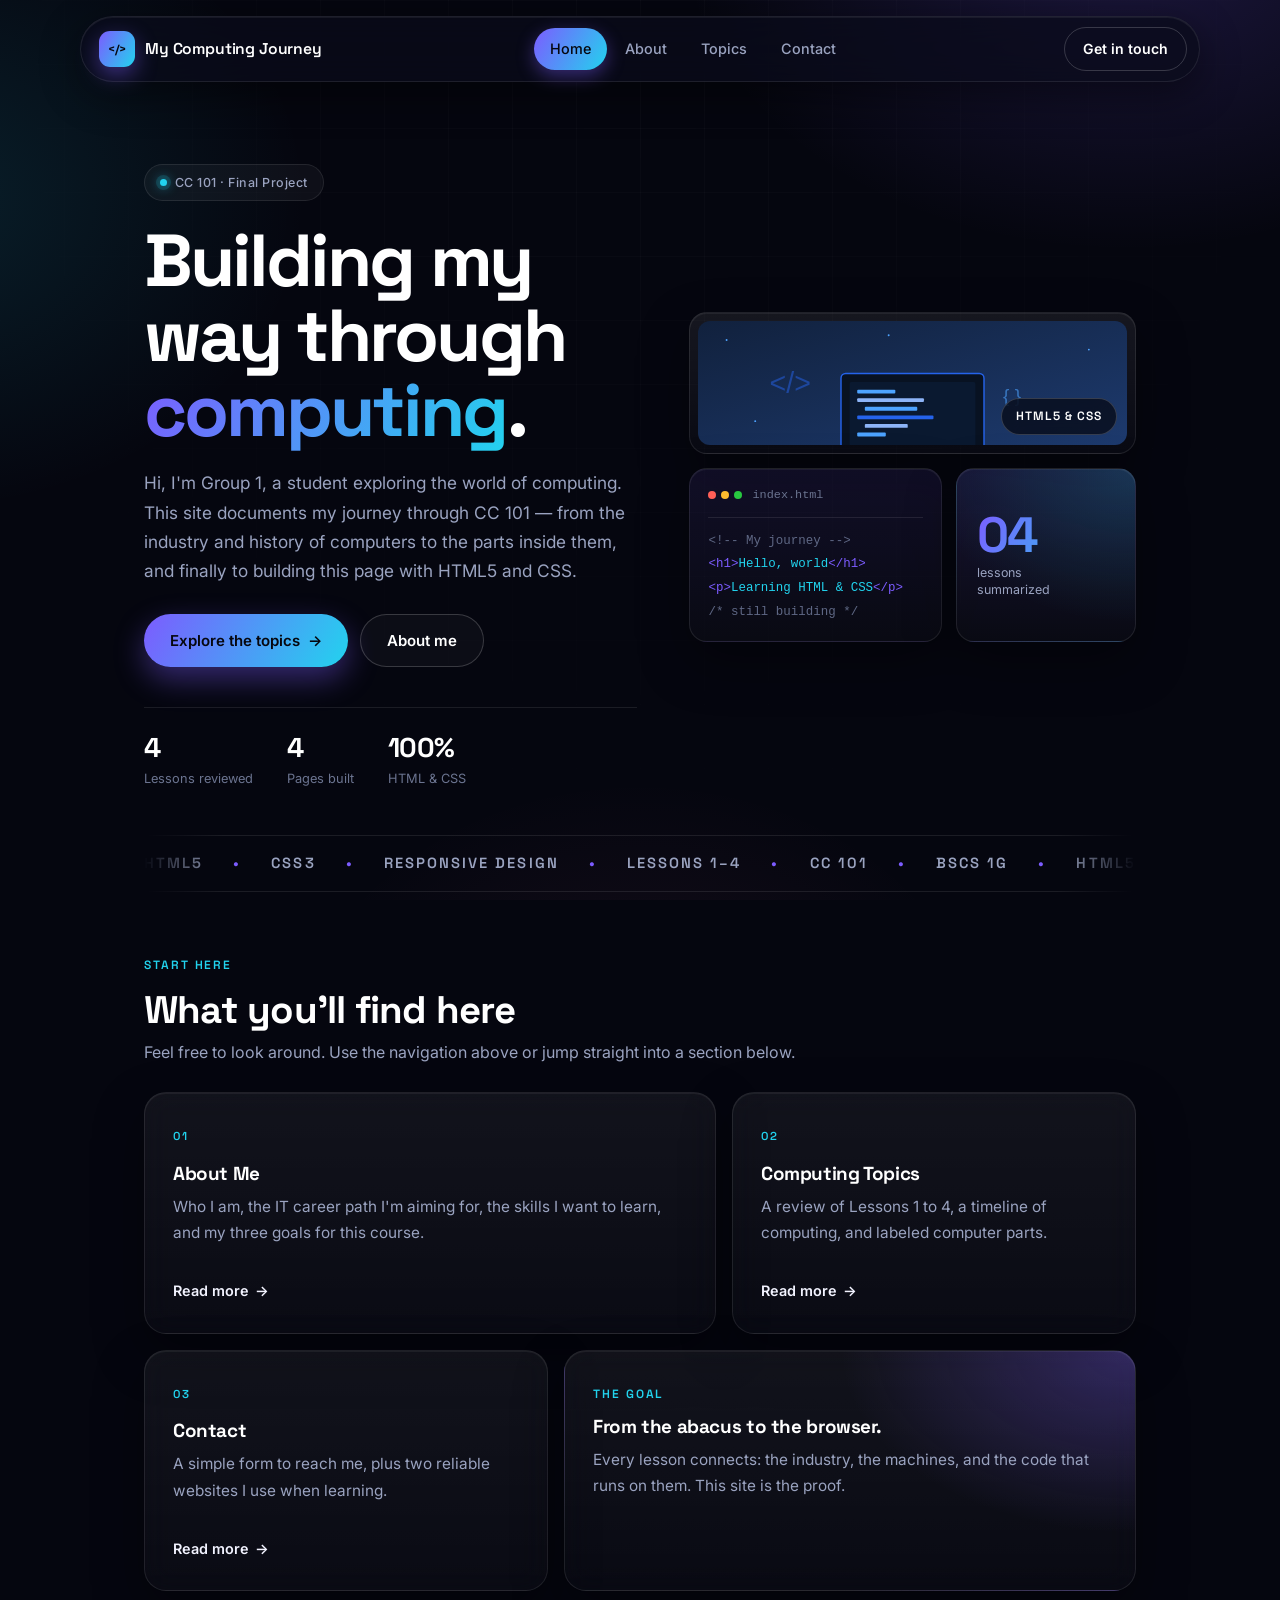
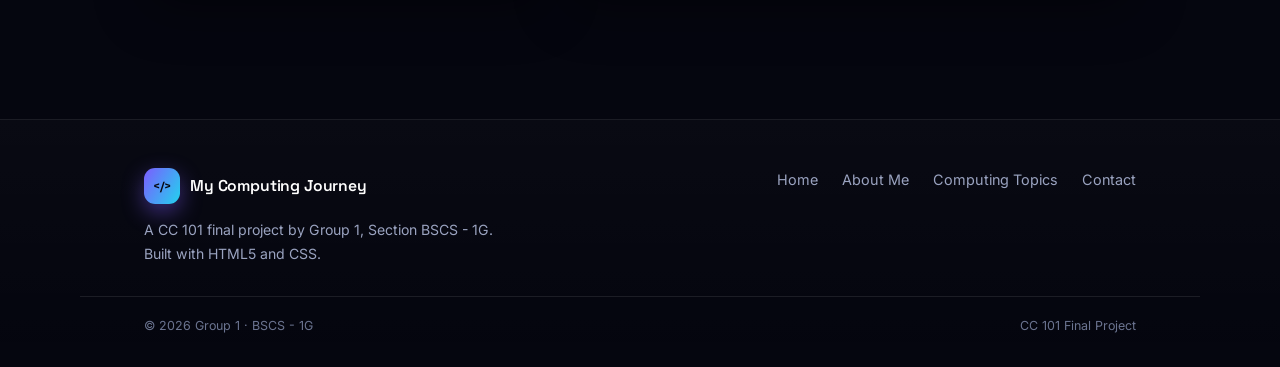
==== commit 82c258d3: "updated 2" ====
--- a/index.html
+++ b/index.html
@@ -50,7 +50,7 @@
             <a class="btn btn-ghost" href="about.html">About me</a>
           </div>
           <div class="hero-meta">
-            <div><strong>6</strong><span>Lessons reviewed</span></div>
+            <div><strong>4</strong><span>Lessons reviewed</span></div>
             <div><strong>4</strong><span>Pages built</span></div>
             <div><strong>100%</strong><span>HTML &amp; CSS</span></div>
           </div>
@@ -77,7 +77,7 @@
           </div>
 
           <div class="bento-cell cell-stat">
-            <span class="cell-stat-num grad">06</span>
+            <span class="cell-stat-num grad">04</span>
             <span class="cell-stat-label">lessons<br>summarized</span>
           </div>
         </div>
@@ -90,13 +90,13 @@
         <span>HTML5</span><span class="sep">&bull;</span>
         <span>CSS3</span><span class="sep">&bull;</span>
         <span>Responsive Design</span><span class="sep">&bull;</span>
-        <span>Lessons 1&ndash;6</span><span class="sep">&bull;</span>
+        <span>Lessons 1&ndash;4</span><span class="sep">&bull;</span>
         <span>CC 101</span><span class="sep">&bull;</span>
         <span>BSCS 1G</span><span class="sep">&bull;</span>
         <span>HTML5</span><span class="sep">&bull;</span>
         <span>CSS3</span><span class="sep">&bull;</span>
         <span>Responsive Design</span><span class="sep">&bull;</span>
-        <span>Lessons 1&ndash;6</span><span class="sep">&bull;</span>
+        <span>Lessons 1&ndash;4</span><span class="sep">&bull;</span>
         <span>CC 101</span><span class="sep">&bull;</span>
         <span>BSCS 1G</span><span class="sep">&bull;</span>
       </div>
@@ -121,7 +121,7 @@
         <article class="glass-card span-5">
           <span class="card-index">02</span>
           <h3>Computing Topics</h3>
-          <p>A review of Lessons 1 to 6, a timeline of computing, labeled computer parts, and security tips.</p>
+          <p>A review of Lessons 1 to 4, a timeline of computing, and labeled computer parts.</p>
           <a class="card-link" href="topics.html">Read more <span aria-hidden="true">&rarr;</span></a>
         </article>
 
--- a/style.css
+++ b/style.css
@@ -772,72 +772,67 @@
 }
 
 /* ---- Contact ---- */
-.contact-form {
+.contact-info h2 { margin-bottom: 8px; }
+
+.contact-info > p { margin-bottom: 24px; max-width: 52ch; }
+
+.contact-methods {
+  display: grid;
+  grid-template-columns: repeat(2, minmax(0, 1fr));
+  gap: 14px;
+}
+
+.contact-method {
   display: flex;
   flex-direction: column;
-  gap: 18px;
-}
-
-.contact-form h2 { margin-bottom: 2px; }
-
-.field { display: flex; flex-direction: column; gap: 7px; }
-
-label {
-  font-size: 0.86rem;
-  font-weight: 600;
+  gap: 6px;
+  padding: 16px 18px;
+  border: 1px solid var(--border);
+  border-radius: 14px;
+  background: rgba(255, 255, 255, 0.03);
+  transition: border-color 0.2s, background-color 0.2s, transform 0.2s;
+}
+
+.contact-method:hover {
+  transform: translateY(-2px);
+  border-color: rgba(124, 92, 255, 0.45);
+  background: rgba(255, 255, 255, 0.05);
+}
+
+.contact-label {
+  font-family: 'Space Grotesk', sans-serif;
+  font-size: 0.7rem;
+  font-weight: 600;
+  letter-spacing: 0.14em;
+  text-transform: uppercase;
+  color: var(--ink-dim);
+}
+
+.contact-value,
+.contact-method a {
+  font-size: 0.96rem;
+  font-weight: 500;
   color: var(--ink);
-}
-
-input[type="text"],
-input[type="email"],
-textarea {
-  width: 100%;
-  padding: 13px 15px;
-  border-radius: 12px;
-  border: 1px solid var(--border);
-  background: rgba(255, 255, 255, 0.04);
-  color: #fff;
-  font-family: inherit;
-  font-size: 0.95rem;
-  transition: border-color 0.2s, box-shadow 0.2s, background-color 0.2s;
-}
-
-input::placeholder,
-textarea::placeholder { color: var(--ink-dim); }
-
-input[type="text"]:focus,
-input[type="email"]:focus,
-textarea:focus {
-  outline: none;
-  border-color: rgba(124, 92, 255, 0.8);
-  background: rgba(255, 255, 255, 0.06);
-  box-shadow: 0 0 0 4px rgba(124, 92, 255, 0.18);
-}
-
-textarea { resize: vertical; min-height: 130px; }
-
-button[type="submit"] {
-  align-self: flex-start;
-  display: inline-flex;
-  align-items: center;
-  gap: 8px;
-  padding: 13px 30px;
-  border: none;
-  border-radius: 999px;
-  background: var(--gradient);
-  color: #06070f;
-  font-family: inherit;
-  font-size: 0.95rem;
-  font-weight: 600;
-  cursor: pointer;
-  box-shadow: 0 12px 30px rgba(124, 92, 255, 0.4);
-  transition: transform 0.22s, box-shadow 0.22s;
-}
-
-button[type="submit"]:hover {
-  transform: translateY(-2px);
-  box-shadow: 0 16px 40px rgba(124, 92, 255, 0.55);
-}
+  word-break: break-word;
+}
+
+.contact-method a { transition: color 0.2s; }
+
+.contact-method a:hover { color: var(--cyan); }
+
+.members-grid {
+  display: grid;
+  grid-template-columns: repeat(auto-fit, minmax(180px, 1fr));
+  gap: 16px;
+}
+
+.member-card {
+  padding: 22px 24px;
+}
+
+.member-card .card-index { margin-bottom: 8px; }
+
+.member-card h3 { margin-bottom: 0; }
 
 .aside-stack {
   display: grid;
@@ -845,7 +840,7 @@
   align-content: start;
 }
 
-.contact-form + .aside-stack { grid-column: span 5; }
+.contact-info + .aside-stack { grid-column: span 5; }
 
 /* ---- Link lists ---- */
 .link-list {
@@ -955,11 +950,13 @@
   }
   .hero-bento { max-width: 620px; }
   .span-4, .span-5, .span-7, .span-8 { grid-column: span 12; }
-  .contact-form + .aside-stack { grid-column: span 12; }
+  .contact-info + .aside-stack { grid-column: span 12; }
 }
 
 @media (max-width: 760px) {
   .nav-cta { display: none; }
+
+  .contact-methods { grid-template-columns: 1fr; }
 
   .nav-shell {
     flex-wrap: wrap;
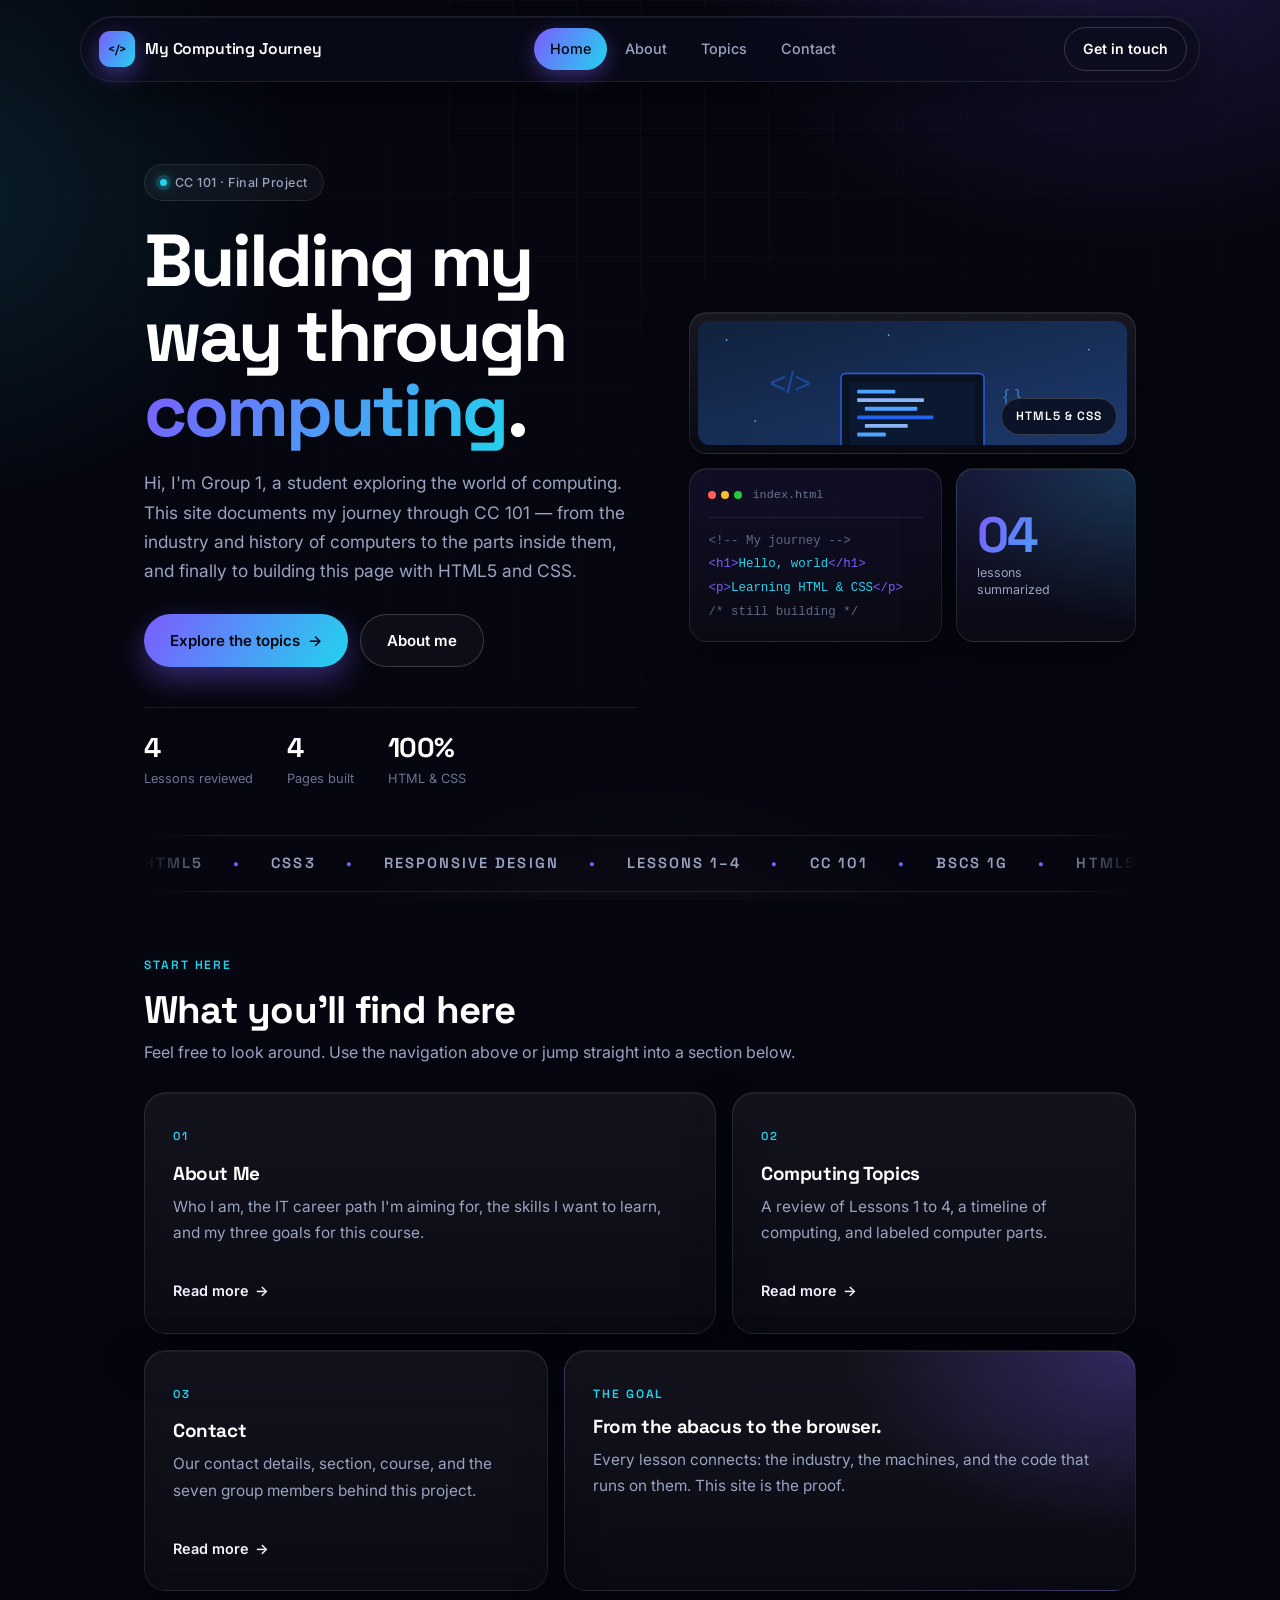
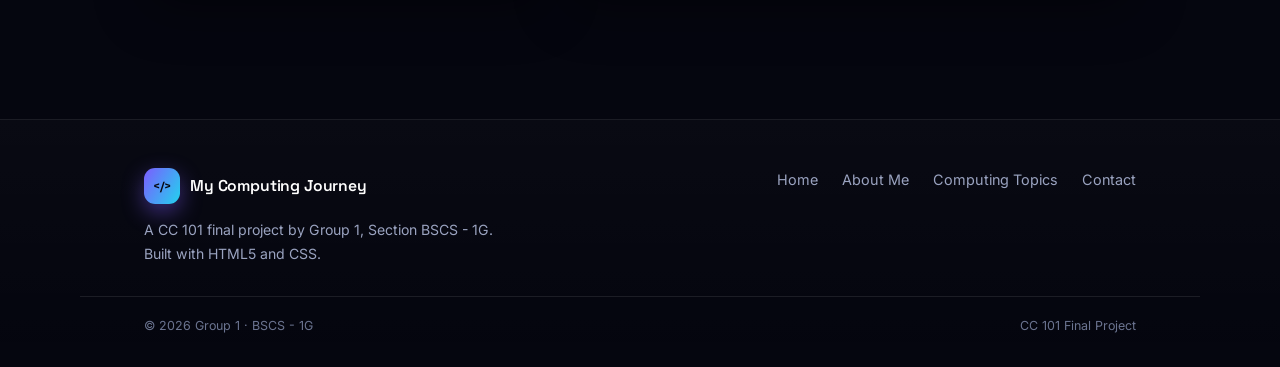
==== commit 165479c3: "u" ====
--- a/index.html
+++ b/index.html
@@ -128,7 +128,7 @@
         <article class="glass-card span-5">
           <span class="card-index">03</span>
           <h3>Contact</h3>
-          <p>A simple form to reach me, plus two reliable websites I use when learning.</p>
+          <p>Our contact details, section, course, and the seven group members behind this project.</p>
           <a class="card-link" href="contact.html">Read more <span aria-hidden="true">&rarr;</span></a>
         </article>
 
--- a/style.css
+++ b/style.css
@@ -758,7 +758,7 @@
 .timeline-body p { margin: 0; font-size: 0.92rem; }
 
 /* ---- Figure ---- */
-.figure { padding: 18px; }
+.figure { padding: 18px; margin: 0; }
 .figure img {
   width: 100%;
   border-radius: 14px;
@@ -822,7 +822,7 @@
 
 .members-grid {
   display: grid;
-  grid-template-columns: repeat(auto-fit, minmax(180px, 1fr));
+  grid-template-columns: repeat(auto-fit, minmax(150px, 1fr));
   gap: 16px;
 }
 
@@ -1006,23 +1006,22 @@
   }
   tbody tr:hover { background: rgba(124, 92, 255, 0.07); }
 
-  td {
+  tbody td {
+    display: block;
     border-bottom: 1px solid var(--border);
-    padding: 12px 18px 14px 42%;
-    position: relative;
-  }
-  td:last-child { border-bottom: none; }
-  td:first-child {
+    padding: 14px 18px;
+    position: static;
+  }
+  tbody td:last-child { border-bottom: none; }
+  tbody td:first-child {
     width: auto;
     background: rgba(255, 255, 255, 0.03);
   }
 
-  td::before {
+  tbody td::before {
     content: attr(data-label);
-    position: absolute;
-    left: 18px;
-    top: 14px;
-    width: 36%;
+    display: block;
+    margin-bottom: 5px;
     font-family: 'Space Grotesk', sans-serif;
     font-size: 0.7rem;
     font-weight: 600;
@@ -1030,13 +1029,30 @@
     text-transform: uppercase;
     color: var(--cyan);
   }
+
+  tbody td:first-child::before { display: none; }
+
+  tbody td:first-child {
+    font-size: 1rem;
+    color: #fff;
+  }
 }
 
 @media (max-width: 560px) {
   .brand-name { font-size: 0.88rem; }
   .brand-mark { width: 32px; height: 32px; }
 
-  .site-nav ul { display: grid; grid-template-columns: 1fr 1fr; }
+  .hero h1 { font-size: clamp(2rem, 8.5vw, 2.6rem); }
+
+  .site-nav ul { display: flex; }
+
+  .site-nav li { flex: 1 1 0; }
+
+  .site-nav a {
+    display: block;
+    padding: 8px 4px;
+    text-align: center;
+  }
 
   .hero-meta { gap: 22px; }
   .hero-meta strong { font-size: 1.4rem; }
@@ -1045,6 +1061,7 @@
   .cell-code, .cell-stat { grid-column: auto; }
 
   .glass-card { padding: 22px; }
+  .member-card { padding: 18px 20px; }
   .goal-list li { padding: 20px; gap: 16px; }
   .goal-num { font-size: 1.2rem; }
 
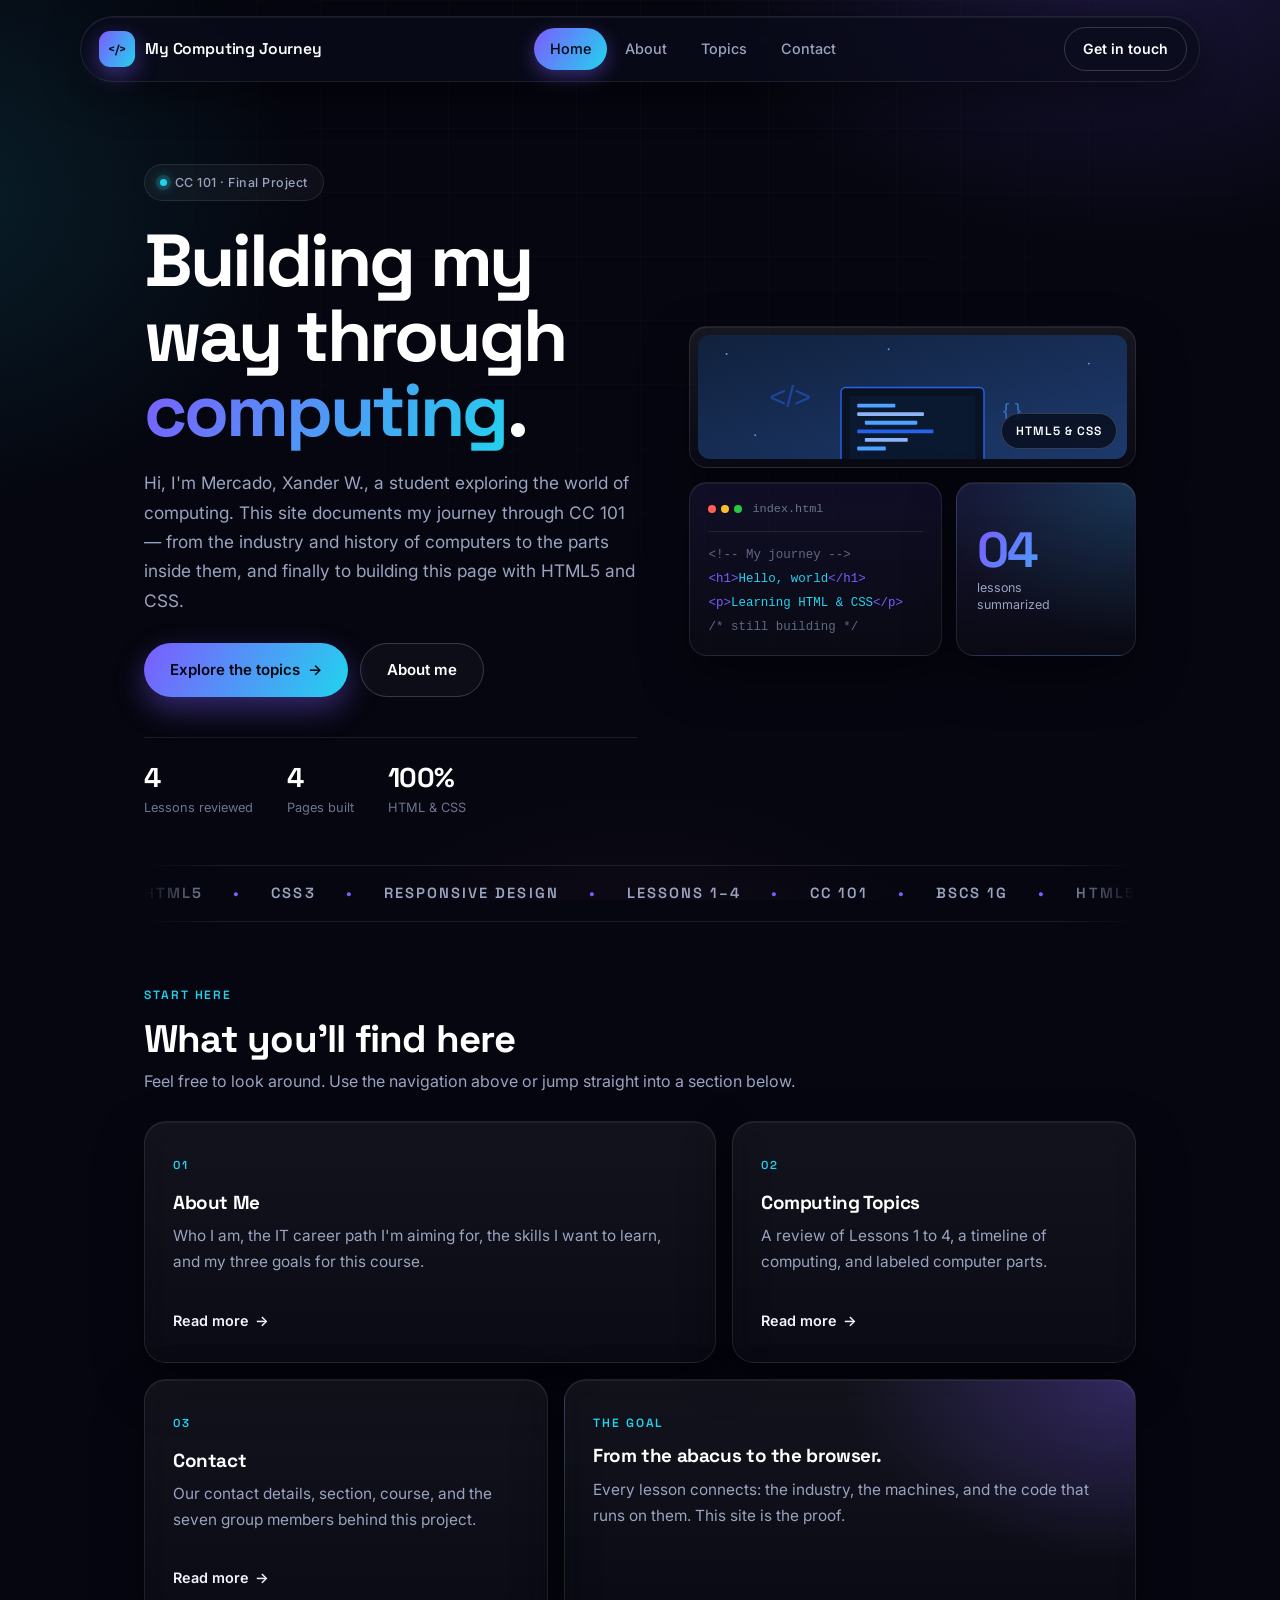
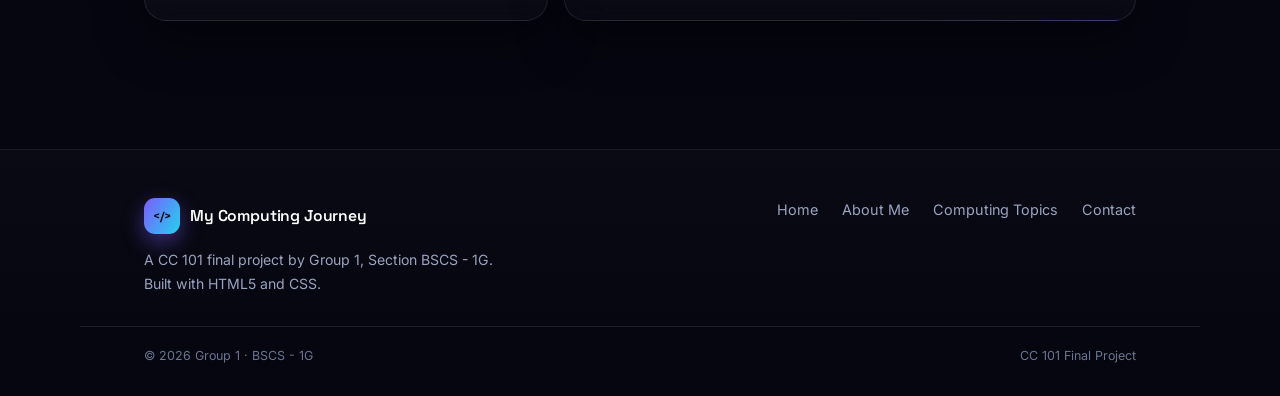
==== commit a86ba4b0: "updatedddddd" ====
--- a/index.html
+++ b/index.html
@@ -40,7 +40,7 @@
           <span class="pill"><span class="dot"></span> CC 101 &middot; Final Project</span>
           <h1>Building my way through <span class="grad">computing</span>.</h1>
           <p class="lead">
-            Hi, I'm Group 1, a student exploring the world of computing. This site
+            Hi, I'm Mercado, Xander W., a student exploring the world of computing. This site
             documents my journey through CC 101 &mdash; from the industry and history
             of computers to the parts inside them, and finally to building this page
             with HTML5 and CSS.
--- a/style.css
+++ b/style.css
@@ -759,6 +759,7 @@
 
 /* ---- Figure ---- */
 .figure { padding: 18px; margin: 0; }
+.figure picture { display: block; }
 .figure img {
   width: 100%;
   border-radius: 14px;
@@ -799,6 +800,8 @@
   background: rgba(255, 255, 255, 0.05);
 }
 
+.contact-method-wide { grid-column: 1 / -1; }
+
 .contact-label {
   font-family: 'Space Grotesk', sans-serif;
   font-size: 0.7rem;
@@ -953,52 +956,22 @@
   .contact-info + .aside-stack { grid-column: span 12; }
 }
 
-@media (max-width: 760px) {
-  .nav-cta { display: none; }
-
-  .contact-methods { grid-template-columns: 1fr; }
-
-  .nav-shell {
-    flex-wrap: wrap;
-    border-radius: 22px;
-    padding: 12px 14px;
-  }
-
-  .site-nav {
-    order: 3;
-    width: 100%;
-  }
-
-  .site-nav ul {
-    justify-content: center;
-    gap: 4px;
-  }
-
-  .site-nav a {
-    padding: 8px 13px;
-    font-size: 0.85rem;
-  }
-
-  main { padding-top: 36px; }
-  .section { margin-bottom: 46px; }
-
-  .marquee { margin: 34px auto 44px; }
-
-  .timeline li {
-    grid-template-columns: 1fr;
-    gap: 6px;
-    padding-left: 32px;
-  }
-  .timeline-year { padding-top: 10px; }
-  .timeline li::before { top: 16px; }
-
-  /* table becomes stacked cards */
-  .table-wrap { border: none; background: transparent; box-shadow: none; }
+/* Stack the lesson table into tidy cards before it gets cramped */
+@media (max-width: 860px) {
+  .table-wrap {
+    border: none;
+    background: transparent;
+    box-shadow: none;
+    overflow: visible;
+  }
+
   table, thead, tbody, th, td, tr { display: block; }
   thead { display: none; }
 
+  tbody { display: grid; gap: 14px; }
+
   tbody tr {
-    margin-bottom: 14px;
+    margin: 0;
     border-radius: var(--radius-sm);
     border: 1px solid var(--border);
     background: linear-gradient(180deg, rgba(255, 255, 255, 0.05), rgba(255, 255, 255, 0.02));
@@ -1009,33 +982,82 @@
   tbody td {
     display: block;
     border-bottom: 1px solid var(--border);
-    padding: 14px 18px;
+    padding: 15px 18px;
     position: static;
   }
   tbody td:last-child { border-bottom: none; }
-  tbody td:first-child {
-    width: auto;
-    background: rgba(255, 255, 255, 0.03);
-  }
 
   tbody td::before {
     content: attr(data-label);
     display: block;
     margin-bottom: 5px;
     font-family: 'Space Grotesk', sans-serif;
-    font-size: 0.7rem;
+    font-size: 0.68rem;
     font-weight: 600;
     letter-spacing: 0.1em;
     text-transform: uppercase;
     color: var(--cyan);
   }
 
-  tbody td:first-child::before { display: none; }
-
   tbody td:first-child {
+    width: auto;
+    padding: 15px 18px;
+    background: rgba(124, 92, 255, 0.12);
+    border-left: 3px solid var(--violet);
     font-size: 1rem;
     color: #fff;
   }
+  tbody td:first-child::before { display: none; }
+
+  /* Timeline becomes a clean single column */
+  .timeline li {
+    grid-template-columns: 1fr;
+    gap: 8px;
+    padding: 0 0 22px 34px;
+  }
+  .timeline-year {
+    display: inline-flex;
+    width: fit-content;
+    padding: 3px 11px;
+    border-radius: 999px;
+    border: 1px solid rgba(34, 211, 238, 0.28);
+    background: rgba(34, 211, 238, 0.10);
+    font-size: 0.76rem;
+  }
+  .timeline li::before { top: 4px; }
+  .timeline-body { padding: 16px 18px; }
+}
+
+@media (max-width: 760px) {
+  .nav-cta { display: none; }
+
+  .contact-methods { grid-template-columns: 1fr; }
+
+  .nav-shell {
+    flex-wrap: wrap;
+    border-radius: 22px;
+    padding: 12px 14px;
+  }
+
+  .site-nav {
+    order: 3;
+    width: 100%;
+  }
+
+  .site-nav ul {
+    justify-content: center;
+    gap: 4px;
+  }
+
+  .site-nav a {
+    padding: 8px 13px;
+    font-size: 0.85rem;
+  }
+
+  main { padding-top: 36px; }
+  .section { margin-bottom: 46px; }
+
+  .marquee { margin: 34px auto 44px; }
 }
 
 @media (max-width: 560px) {
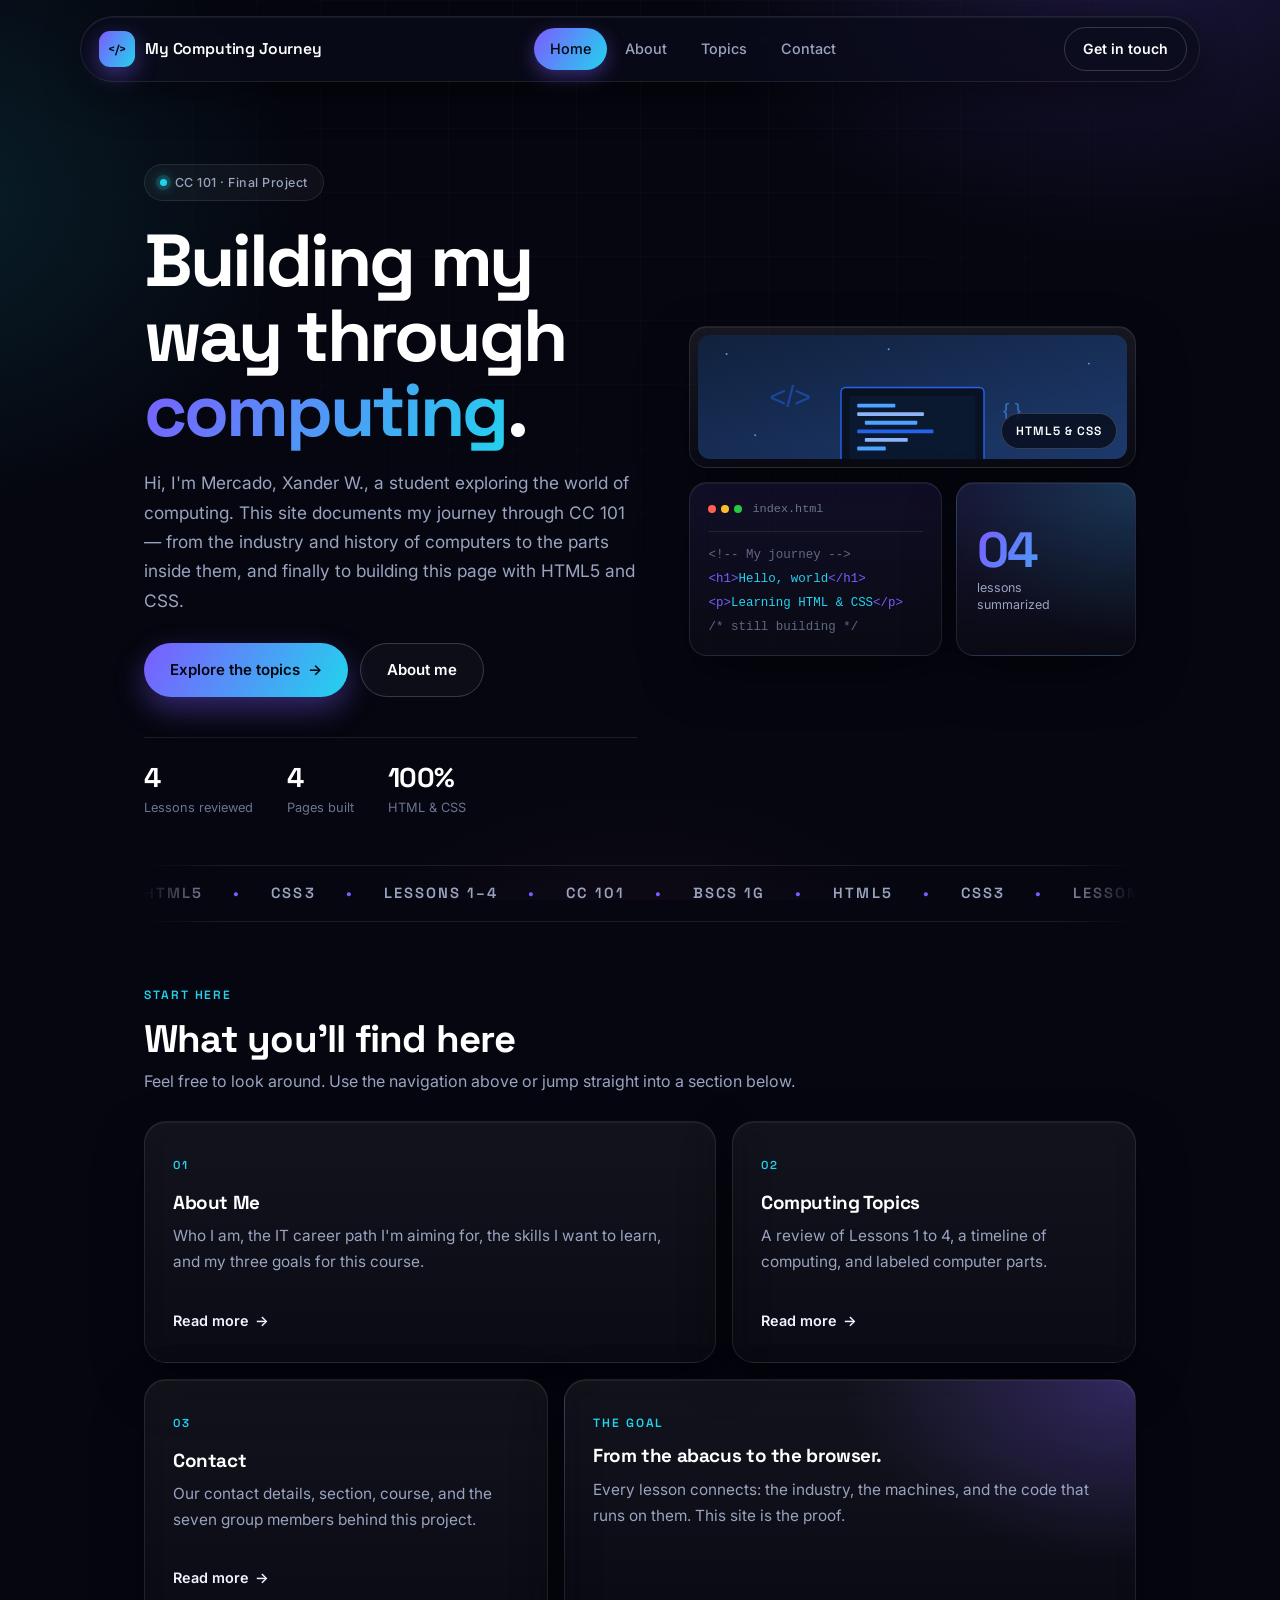
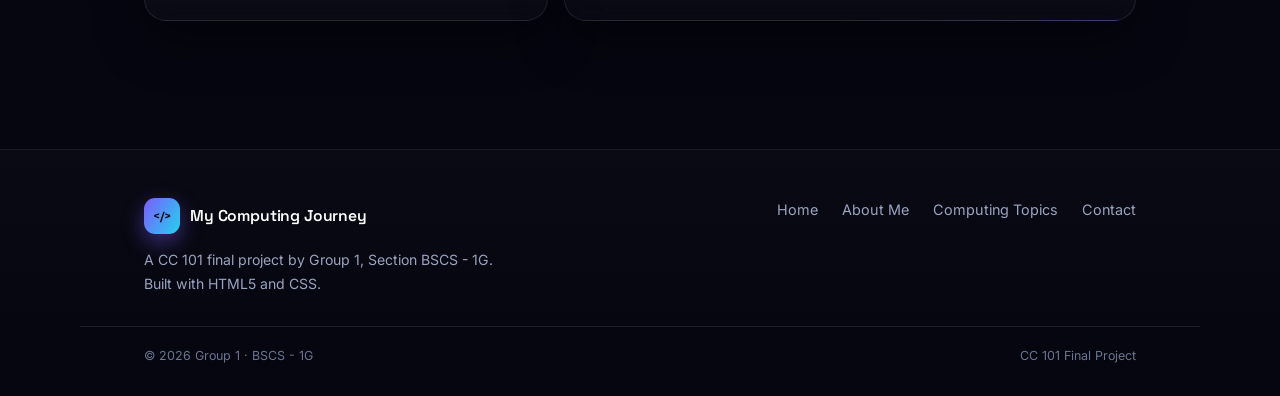
==== commit 90cb26ce: "updated againnn" ====
--- a/index.html
+++ b/index.html
@@ -89,13 +89,11 @@
       <div class="marquee-track">
         <span>HTML5</span><span class="sep">&bull;</span>
         <span>CSS3</span><span class="sep">&bull;</span>
-        <span>Responsive Design</span><span class="sep">&bull;</span>
         <span>Lessons 1&ndash;4</span><span class="sep">&bull;</span>
         <span>CC 101</span><span class="sep">&bull;</span>
         <span>BSCS 1G</span><span class="sep">&bull;</span>
         <span>HTML5</span><span class="sep">&bull;</span>
         <span>CSS3</span><span class="sep">&bull;</span>
-        <span>Responsive Design</span><span class="sep">&bull;</span>
         <span>Lessons 1&ndash;4</span><span class="sep">&bull;</span>
         <span>CC 101</span><span class="sep">&bull;</span>
         <span>BSCS 1G</span><span class="sep">&bull;</span>
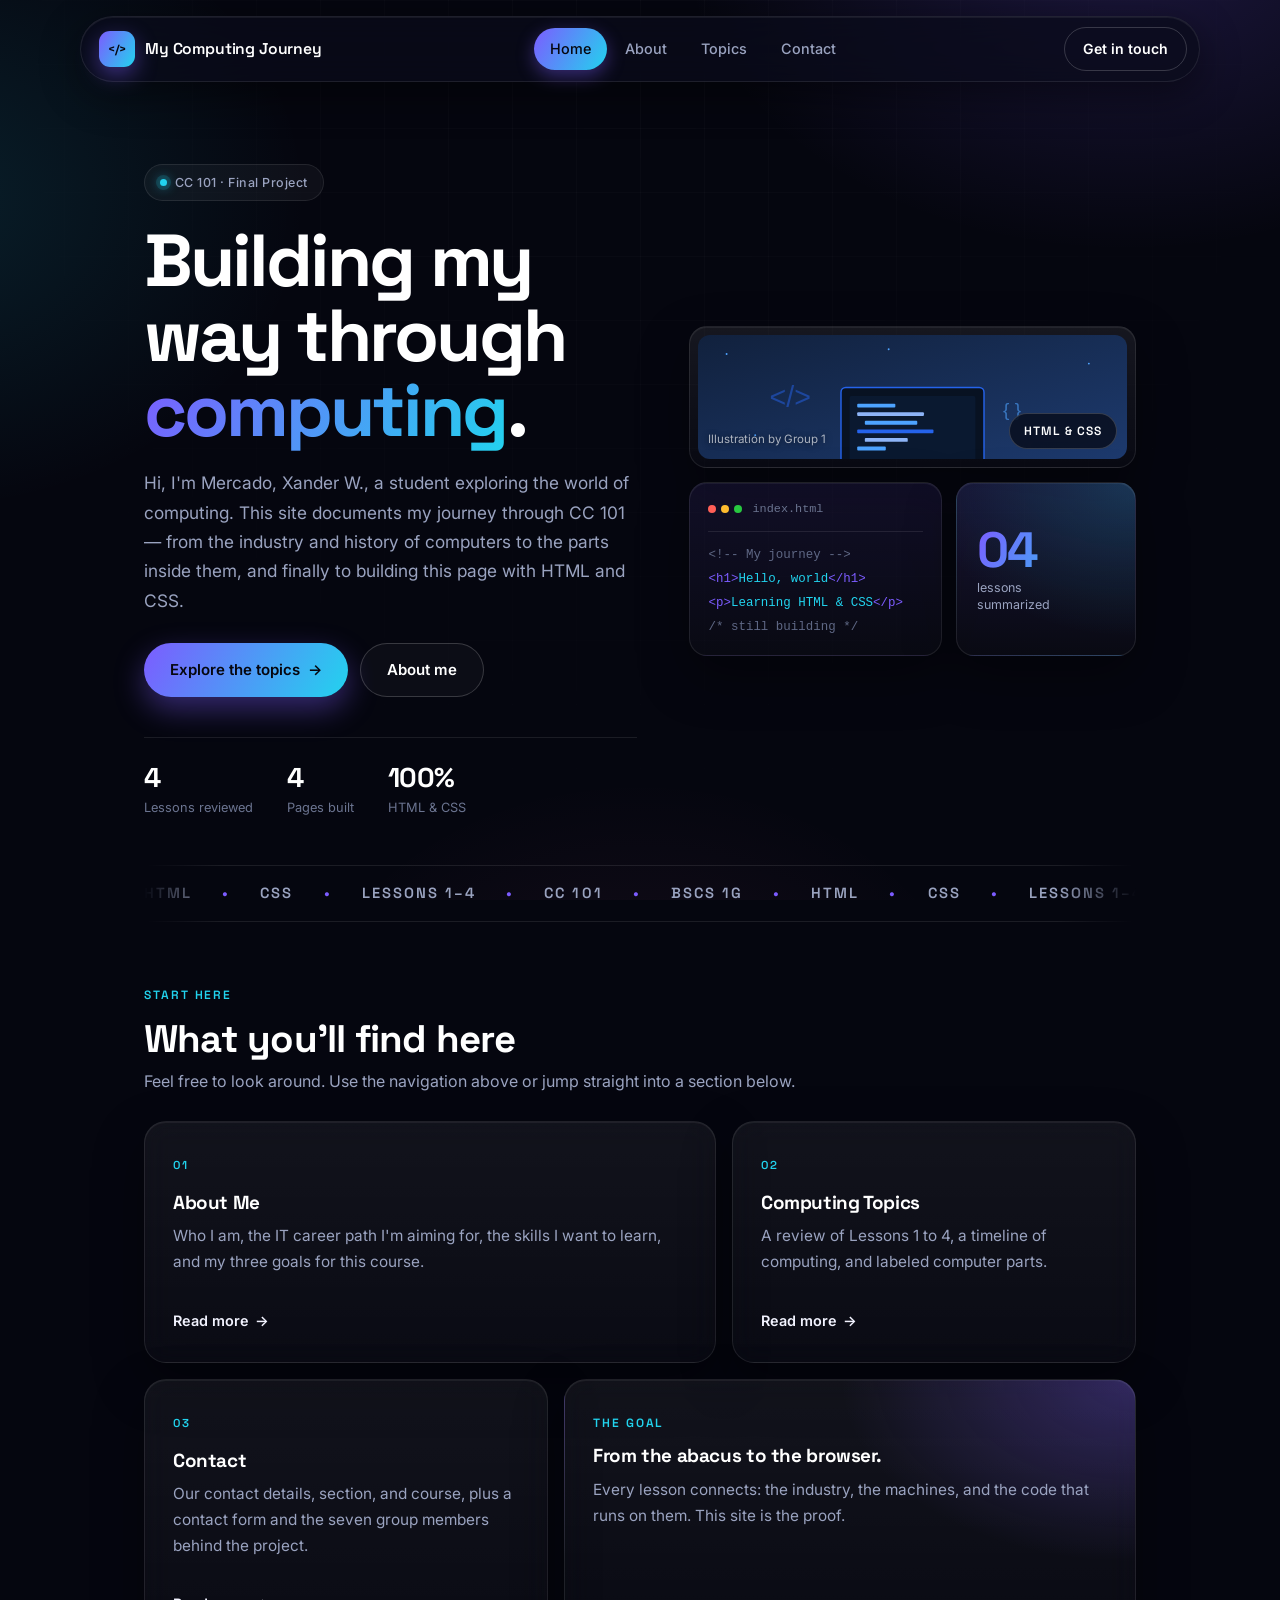
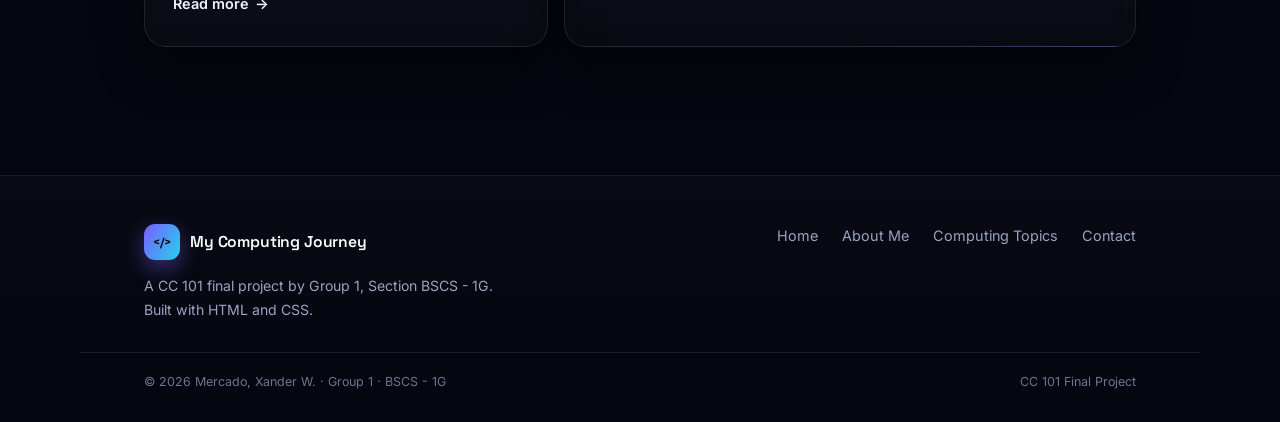
==== commit b900fb25: "updated againnnn" ====
--- a/index.html
+++ b/index.html
@@ -12,7 +12,6 @@
 </head>
 <body>
 
-  <!-- Header and navigation are the same on every page -->
   <header class="site-header">
     <div class="nav-shell">
       <a class="brand" href="index.html">
@@ -33,7 +32,6 @@
 
   <main>
 
-    <!-- Hero: short welcome message + banner picture -->
     <section class="hero">
       <div class="hero-inner">
         <div class="hero-copy">
@@ -43,7 +41,7 @@
             Hi, I'm Mercado, Xander W., a student exploring the world of computing. This site
             documents my journey through CC 101 &mdash; from the industry and history
             of computers to the parts inside them, and finally to building this page
-            with HTML5 and CSS.
+            with HTML and CSS.
           </p>
           <div class="hero-actions">
             <a class="btn btn-primary" href="topics.html">Explore the topics <span aria-hidden="true">&rarr;</span></a>
@@ -56,11 +54,11 @@
           </div>
         </div>
 
-        <!-- Bento grid visual -->
         <div class="hero-bento">
           <div class="bento-cell cell-image">
             <img src="images/banner.svg" alt="Illustration of a laptop displaying lines of code" class="banner">
-            <span class="floating-badge">HTML5 &amp; CSS</span>
+            <span class="floating-badge">HTML &amp; CSS</span>
+            <span class="image-credit">Illustration by Group 1</span>
           </div>
 
           <div class="bento-cell cell-code">
@@ -84,23 +82,21 @@
       </div>
     </section>
 
-    <!-- Marquee strip -->
     <div class="marquee" aria-hidden="true">
       <div class="marquee-track">
-        <span>HTML5</span><span class="sep">&bull;</span>
-        <span>CSS3</span><span class="sep">&bull;</span>
-        <span>Lessons 1&ndash;4</span><span class="sep">&bull;</span>
-        <span>CC 101</span><span class="sep">&bull;</span>
-        <span>BSCS 1G</span><span class="sep">&bull;</span>
-        <span>HTML5</span><span class="sep">&bull;</span>
-        <span>CSS3</span><span class="sep">&bull;</span>
-        <span>Lessons 1&ndash;4</span><span class="sep">&bull;</span>
+        <span>HTML</span><span class="sep">&bull;</span>
+        <span>CSS</span><span class="sep">&bull;</span>
+          <span>Lessons 1&ndash;4</span><span class="sep">&bull;</span>
+          <span>CC 101</span><span class="sep">&bull;</span>
+          <span>BSCS 1G</span><span class="sep">&bull;</span>
+          <span>HTML</span><span class="sep">&bull;</span>
+          <span>CSS</span><span class="sep">&bull;</span>
+          <span>Lessons 1&ndash;4</span><span class="sep">&bull;</span>
         <span>CC 101</span><span class="sep">&bull;</span>
         <span>BSCS 1G</span><span class="sep">&bull;</span>
       </div>
     </div>
 
-    <!-- What you'll find here, shown as a bento grid -->
     <section class="section">
       <div class="section-head">
         <span class="kicker">Start here</span>
@@ -126,7 +122,7 @@
         <article class="glass-card span-5">
           <span class="card-index">03</span>
           <h3>Contact</h3>
-          <p>Our contact details, section, course, and the seven group members behind this project.</p>
+          <p>Our contact details, section, and course, plus a contact form and the seven group members behind the project.</p>
           <a class="card-link" href="contact.html">Read more <span aria-hidden="true">&rarr;</span></a>
         </article>
 
@@ -147,7 +143,7 @@
           <span class="brand-mark">&lt;/&gt;</span>
           <span class="brand-name">My Computing Journey</span>
         </a>
-        <p>A CC 101 final project by Group 1, Section BSCS - 1G. Built with HTML5 and CSS.</p>
+        <p>A CC 101 final project by Group 1, Section BSCS - 1G. Built with HTML and CSS.</p>
       </div>
       <nav class="footer-links" aria-label="Footer navigation">
         <a href="index.html">Home</a>
@@ -157,7 +153,7 @@
       </nav>
     </div>
     <div class="footer-bottom">
-      <span>&copy; 2026 Group 1 &middot; BSCS - 1G</span>
+      <span>&copy; 2026 Mercado, Xander W. &middot; Group 1 &middot; BSCS - 1G</span>
       <span>CC 101 Final Project</span>
     </div>
   </footer>
--- a/style.css
+++ b/style.css
@@ -1,11 +1,3 @@
-/* ============================================================
-   My Computing Journey - CC 101 Final Project
-   One external stylesheet for all four pages.
-   Design direction: dark "Tech Glass" + bento grid, written
-   from scratch with pure HTML5 and CSS.
-   ============================================================ */
-
-/* ---- Design tokens ---- */
 :root {
   --bg: #05060f;
   --bg-soft: #0a0c1b;
@@ -385,6 +377,15 @@
   color: #fff;
 }
 
+.image-credit {
+  position: absolute;
+  left: 18px;
+  bottom: 18px;
+  font-size: 0.72rem;
+  color: rgba(255, 255, 255, 0.65);
+  text-shadow: 0 1px 6px rgba(0, 0, 0, 0.6);
+}
+
 .cell-code {
   padding: 16px 18px;
   background: linear-gradient(180deg, rgba(124, 92, 255, 0.10), rgba(255, 255, 255, 0.02));
@@ -483,6 +484,7 @@
 .span-5 { grid-column: span 5; }
 .span-7 { grid-column: span 7; }
 .span-8 { grid-column: span 8; }
+.span-12 { grid-column: span 12; }
 
 .glass-card {
   position: relative;
@@ -584,6 +586,11 @@
   background: var(--gradient);
   box-shadow: 0 0 16px rgba(34, 211, 238, 0.5);
 }
+
+/* Skill bar levels, kept in CSS so the HTML stays free of inline styles */
+.bar-55 { width: 55%; }
+.bar-40 { width: 40%; }
+.bar-65 { width: 65%; }
 
 /* ---- Goals ---- */
 .goal-list {
@@ -772,6 +779,75 @@
   text-align: center;
 }
 
+/* ---- Contact form ---- */
+.contact-form-card > p { margin-bottom: 22px; }
+
+.contact-form {
+  display: grid;
+  gap: 16px;
+}
+
+.form-row {
+  display: grid;
+  grid-template-columns: repeat(2, minmax(0, 1fr));
+  gap: 16px;
+}
+
+.form-field {
+  display: grid;
+  gap: 8px;
+}
+
+.form-label {
+  font-family: 'Space Grotesk', sans-serif;
+  font-size: 0.7rem;
+  font-weight: 600;
+  letter-spacing: 0.14em;
+  text-transform: uppercase;
+  color: var(--ink-dim);
+}
+
+.contact-form input,
+.contact-form textarea {
+  width: 100%;
+  padding: 13px 16px;
+  border-radius: var(--radius-sm);
+  border: 1px solid var(--border);
+  background: rgba(255, 255, 255, 0.03);
+  color: var(--ink);
+  font-family: inherit;
+  font-size: 0.95rem;
+  line-height: 1.6;
+  transition: border-color 0.2s, background-color 0.2s, box-shadow 0.2s;
+}
+
+.contact-form textarea { resize: vertical; min-height: 120px; }
+
+.contact-form input::placeholder,
+.contact-form textarea::placeholder { color: var(--ink-dim); }
+
+.contact-form input:focus,
+.contact-form textarea:focus {
+  outline: none;
+  border-color: rgba(124, 92, 255, 0.65);
+  background: rgba(255, 255, 255, 0.05);
+  box-shadow: 0 0 0 4px rgba(124, 92, 255, 0.16);
+}
+
+.form-actions {
+  display: flex;
+  align-items: center;
+  flex-wrap: wrap;
+  gap: 16px;
+}
+
+.form-actions .btn { cursor: pointer; border: 0; font-family: inherit; }
+
+.form-note {
+  font-size: 0.82rem;
+  color: var(--ink-dim);
+}
+
 /* ---- Contact ---- */
 .contact-info h2 { margin-bottom: 8px; }
 
@@ -952,7 +1028,7 @@
     gap: 40px;
   }
   .hero-bento { max-width: 620px; }
-  .span-4, .span-5, .span-7, .span-8 { grid-column: span 12; }
+  .span-4, .span-5, .span-7, .span-8, .span-12 { grid-column: span 12; }
   .contact-info + .aside-stack { grid-column: span 12; }
 }
 
@@ -1032,6 +1108,7 @@
   .nav-cta { display: none; }
 
   .contact-methods { grid-template-columns: 1fr; }
+  .form-row { grid-template-columns: 1fr; }
 
   .nav-shell {
     flex-wrap: wrap;
